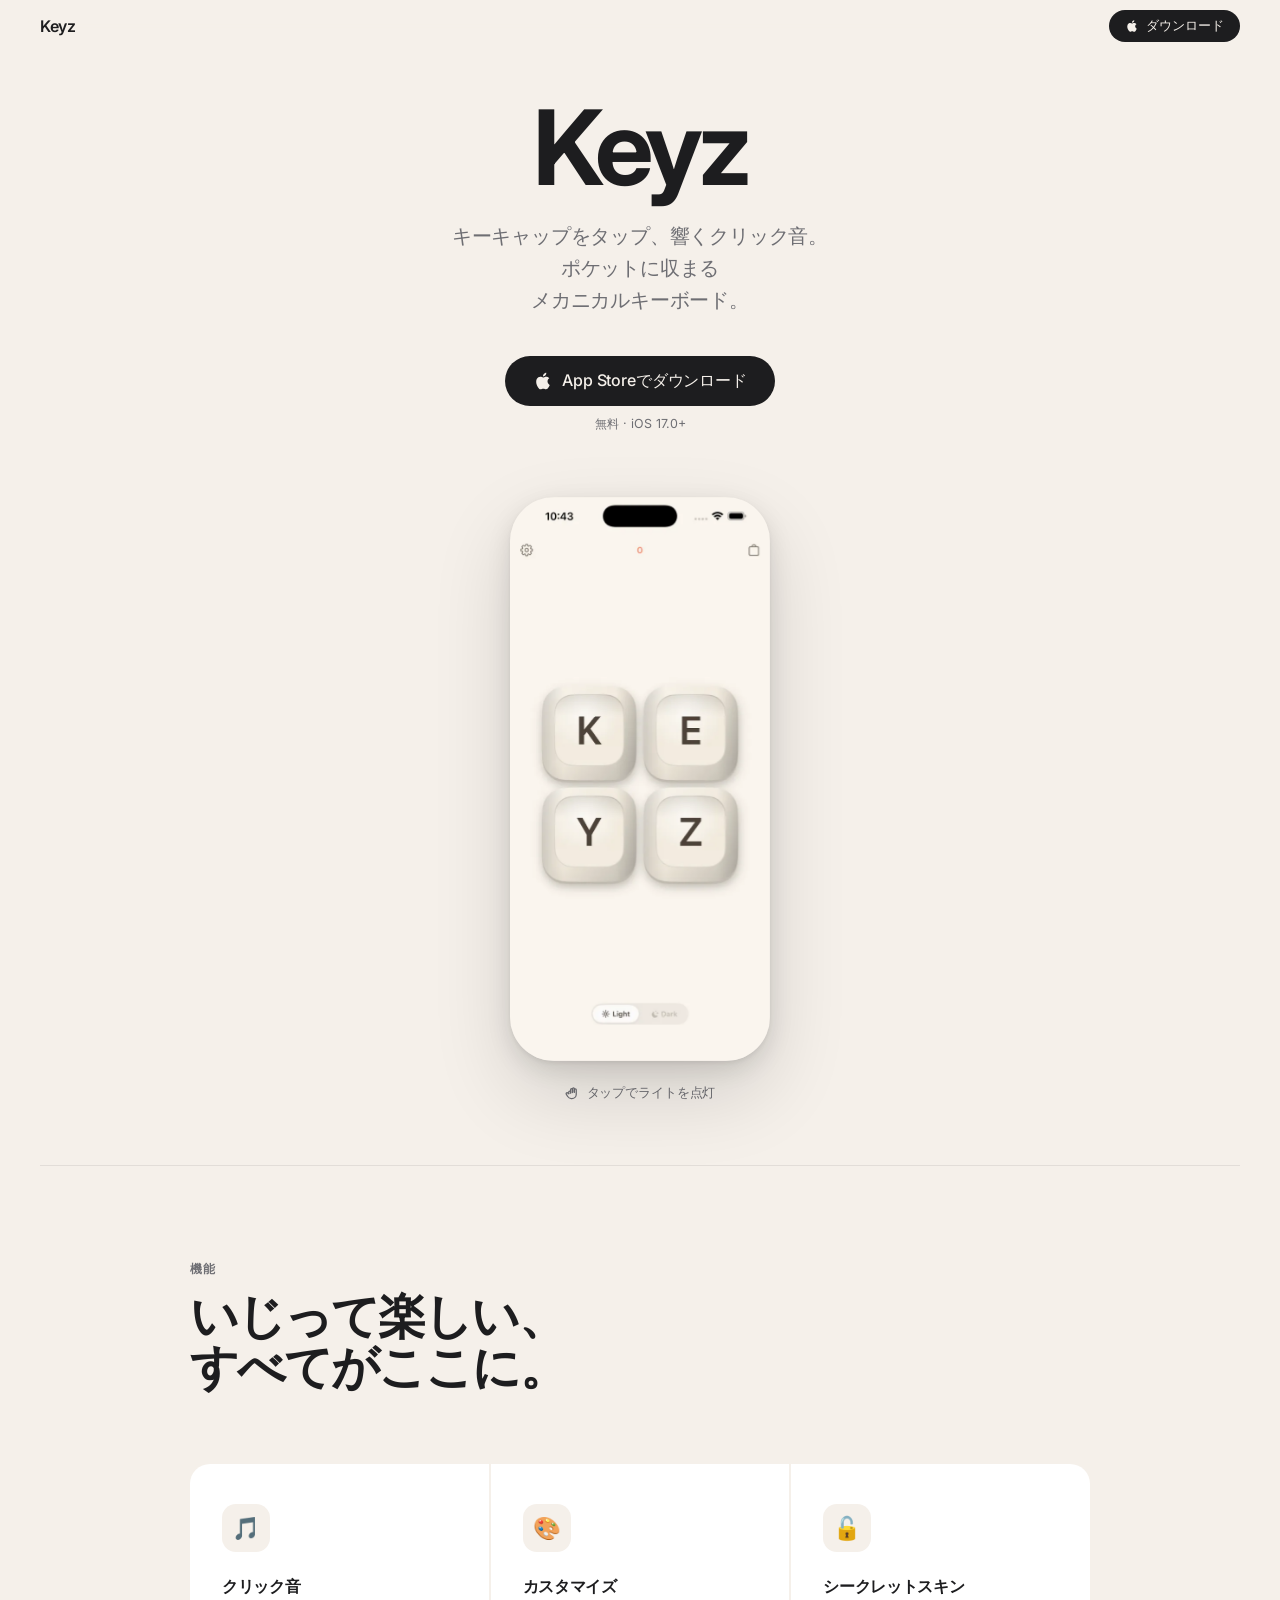
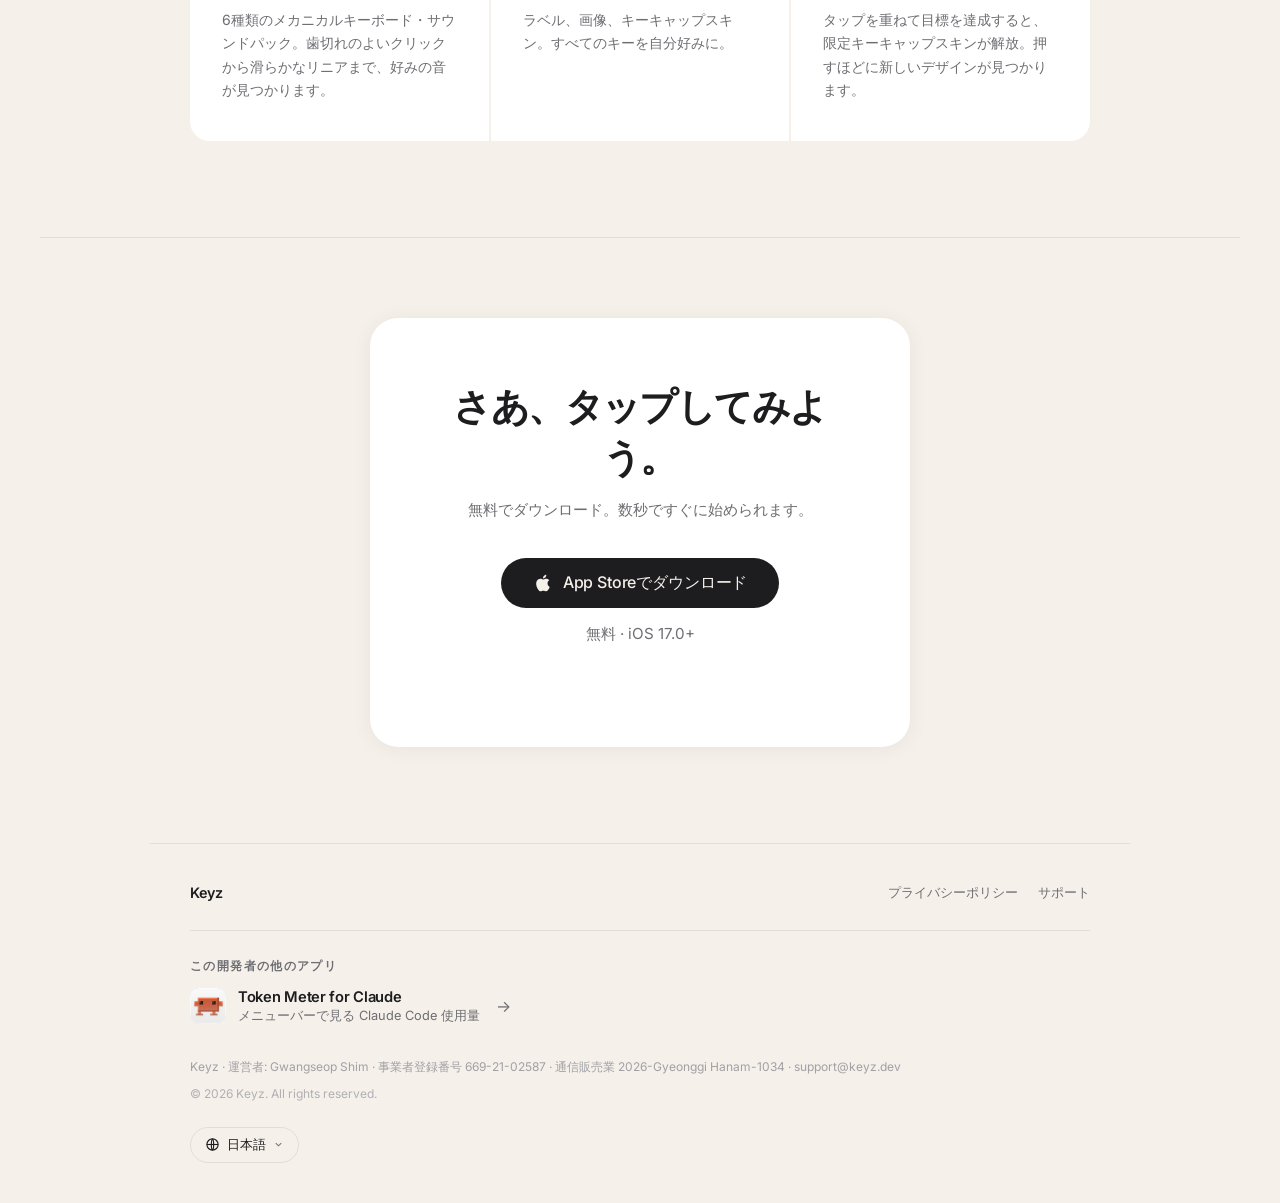
==== ja/index.html @ 440abdfb "Add Token Meter for Claude product pages and footer cross-links - New dark-themed product pages: tok" ====
<!DOCTYPE html>
<html lang="ja">
<head>
  <meta charset="UTF-8" />
  <meta name="viewport" content="width=device-width, initial-scale=1.0" />

  <title>Keyz — iPhone向けキーキャップ・フィジェットアプリ</title>
  <meta name="description" content="Keyzはキーキャップ・フィジェットアプリ。メカニカルキーボードのキーキャップを押してクリック音を楽しみ、自分好みのスキンにカスタマイズ、隠しデザインも集められます。App Storeで無料。" />
  <meta name="keywords" content="キーキャップ フィジェット アプリ, メカニカルキーボード アプリ, フィジェット アプリ, キーボード ASMR, クリッキー キーボード, キーキャップ シミュレーター, iPhone フィジェット, Keyz" />
  <meta name="author" content="Keyz" />
  <meta name="robots" content="index, follow" />
  <meta name="naver-site-verification" content="3b84f688a9909f8acf9b2c51a2c52783e1514ac6" />
  <link rel="canonical" href="https://keyz.dev/ja/" />
  <meta name="theme-color" content="#f5f0ea" />

  <!-- hreflang alternates -->
  <link rel="alternate" hreflang="en" href="https://keyz.dev/" />
  <link rel="alternate" hreflang="ko" href="https://keyz.dev/ko/" />
  <link rel="alternate" hreflang="ja" href="https://keyz.dev/ja/" />
  <link rel="alternate" hreflang="x-default" href="https://keyz.dev/" />

  <!-- Favicons -->
  <link rel="icon" href="/favicon.ico" sizes="any" />
  <link rel="icon" type="image/png" sizes="32x32" href="/favicon-32.png" />
  <link rel="apple-touch-icon" href="/apple-touch-icon.png" />
  <link rel="manifest" href="/site.webmanifest" />

  <!-- Open Graph -->
  <meta property="og:type" content="website" />
  <meta property="og:site_name" content="Keyz" />
  <meta property="og:title" content="Keyz — iPhone向けキーキャップ・フィジェットアプリ" />
  <meta property="og:description" content="メカニカルキーボードのキーキャップを押してクリック音を楽しみ、自分だけのキーキャップにカスタマイズ。App Storeで無料。" />
  <meta property="og:url" content="https://keyz.dev/ja/" />
  <meta property="og:image" content="https://keyz.dev/og-image-ja.png" />
  <meta property="og:image:width" content="1200" />
  <meta property="og:image:height" content="630" />
  <meta property="og:locale" content="ja_JP" />
  <meta property="og:locale:alternate" content="en_US" />
  <meta property="og:locale:alternate" content="ko_KR" />

  <!-- Twitter Card -->
  <meta name="twitter:card" content="summary_large_image" />
  <meta name="twitter:title" content="Keyz — iPhone向けキーキャップ・フィジェットアプリ" />
  <meta name="twitter:description" content="メカニカルキーボードのキーキャップを押してクリック音を楽しみ、自分だけのキーキャップにカスタマイズ。App Storeで無料。" />
  <meta name="twitter:image" content="https://keyz.dev/og-image-ja.png" />

  <!-- Structured data -->
  <script type="application/ld+json">
  {
    "@context": "https://schema.org",
    "@type": "SoftwareApplication",
    "name": "Keyz",
    "operatingSystem": "iOS 17.0+",
    "applicationCategory": "EntertainmentApplication",
    "description": "Keyzはキーキャップ・フィジェットアプリ。メカニカルキーボードのキーキャップを押してクリック音を楽しみ、自分好みのスキンにカスタマイズ、隠しデザインも集められます。",
    "url": "https://keyz.dev/ja/",
    "downloadUrl": "https://apps.apple.com/app/id6770513549",
    "image": "https://keyz.dev/og-image-ja.png",
    "offers": { "@type": "Offer", "price": "0", "priceCurrency": "JPY" },
    "author": { "@type": "Organization", "name": "Keyz", "url": "https://keyz.dev/" }
  }
  </script>

  <link rel="preconnect" href="https://fonts.googleapis.com" />
  <link rel="preconnect" href="https://fonts.gstatic.com" crossorigin />
  <link href="https://fonts.googleapis.com/css2?family=Inter:wght@300;400;500;600;700&display=swap" rel="stylesheet" />
  <link rel="stylesheet" href="/style.css" />
</head>
<body>

<nav id="nav">
  <div class="nav-logo">Keyz</div>
  <a class="nav-dl" href="https://apps.apple.com/app/id6770513549">
    <svg viewBox="0 0 24 24" fill="currentColor"><path d="M18.71 19.5c-.83 1.24-1.71 2.45-3.05 2.47-1.34.03-1.77-.79-3.29-.79-1.53 0-2 .77-3.27.82-1.31.05-2.3-1.32-3.14-2.53C4.25 17 2.94 12.45 4.7 9.39c.87-1.52 2.43-2.48 4.12-2.51 1.28-.02 2.5.87 3.29.87.78 0 2.26-1.07 3.8-.91.65.03 2.47.26 3.64 1.98-.09.06-2.17 1.28-2.15 3.81.03 3.02 2.65 4.03 2.68 4.04-.03.07-.42 1.44-1.38 2.83M13 3.5c.73-.83 1.94-1.46 2.94-1.5.13 1.17-.34 2.35-1.04 3.19-.69.85-1.83 1.51-2.95 1.42-.15-1.15.41-2.35 1.05-3.11z"/></svg>
    ダウンロード
  </a>
</nav>

<section class="hero">
  <h1 class="app-name">Keyz</h1>
  <p class="hero-tagline">キーキャップをタップ、響くクリック音。<br>ポケットに収まる<br>メカニカルキーボード。</p>
  <a class="hero-cta" href="https://apps.apple.com/app/id6770513549">
    <svg viewBox="0 0 24 24" fill="currentColor"><path d="M18.71 19.5c-.83 1.24-1.71 2.45-3.05 2.47-1.34.03-1.77-.79-3.29-.79-1.53 0-2 .77-3.27.82-1.31.05-2.3-1.32-3.14-2.53C4.25 17 2.94 12.45 4.7 9.39c.87-1.52 2.43-2.48 4.12-2.51 1.28-.02 2.5.87 3.29.87.78 0 2.26-1.07 3.8-.91.65.03 2.47.26 3.64 1.98-.09.06-2.17 1.28-2.15 3.81.03 3.02 2.65 4.03 2.68 4.04-.03.07-.42 1.44-1.38 2.83M13 3.5c.73-.83 1.94-1.46 2.94-1.5.13 1.17-.34 2.35-1.04 3.19-.69.85-1.83 1.51-2.95 1.42-.15-1.15.41-2.35 1.05-3.11z"/></svg>
    App Storeでダウンロード
  </a>
  <p class="hero-note">無料 · iOS 17.0+</p>
  <div class="phone-wrap">
    <div class="phone-shell" id="phone" role="button" tabindex="0" aria-label="タップしてLEDモードを切り替え">
      <img class="screen-base" src="/app-screenshot.webp" alt="K E Y Z のキーキャップを表示するKeyzアプリ" />
      <img class="screen-led" src="/app-screenshot-led.webp" alt="LEDモードのKeyzアプリ" />
    </div>
    <div class="tap-hint" id="tapHint">
      <svg viewBox="0 0 24 24" fill="none" stroke="currentColor" stroke-width="2" stroke-linecap="round" stroke-linejoin="round"><path d="M9 11.5V5.5a1.5 1.5 0 0 1 3 0v5"/><path d="M12 10V4.5a1.5 1.5 0 0 1 3 0V10"/><path d="M15 9.5V6a1.5 1.5 0 0 1 3 0v7a7 7 0 0 1-7 7h-1a7 7 0 0 1-6-3.5l-2-3.5a1.5 1.5 0 0 1 2.6-1.5L6 12"/><path d="M9 10.5v-1a1.5 1.5 0 0 0-3 0v3"/></svg>
      タップでライトを点灯
    </div>
  </div>
</section>

<div class="divider"></div>

<section class="features">
  <p class="eyebrow reveal">機能</p>
  <h2 class="section-title reveal">いじって楽しい、<br>すべてがここに。</h2>
  <div class="feat-grid">
    <div class="feat reveal">
      <div class="feat-icon">🎵</div>
      <h3>クリック音</h3>
      <p>6種類のメカニカルキーボード・サウンドパック。歯切れのよいクリックから滑らかなリニアまで、好みの音が見つかります。</p>
    </div>
    <div class="feat reveal">
      <div class="feat-icon">🎨</div>
      <h3>カスタマイズ</h3>
      <p>ラベル、画像、キーキャップスキン。すべてのキーを自分好みに。</p>
    </div>
    <div class="feat reveal">
      <div class="feat-icon">🔓</div>
      <h3>シークレットスキン</h3>
      <p>タップを重ねて目標を達成すると、限定キーキャップスキンが解放。押すほどに新しいデザインが見つかります。</p>
    </div>
  </div>
</section>

<div class="divider"></div>

<section class="download">
  <div class="dl-card reveal">
    <h2>さあ、タップしてみよう。</h2>
    <p>無料でダウンロード。数秒ですぐに始められます。</p>
    <a class="dl-btn" href="https://apps.apple.com/app/id6770513549">
      <svg viewBox="0 0 24 24" fill="currentColor"><path d="M18.71 19.5c-.83 1.24-1.71 2.45-3.05 2.47-1.34.03-1.77-.79-3.29-.79-1.53 0-2 .77-3.27.82-1.31.05-2.3-1.32-3.14-2.53C4.25 17 2.94 12.45 4.7 9.39c.87-1.52 2.43-2.48 4.12-2.51 1.28-.02 2.5.87 3.29.87.78 0 2.26-1.07 3.8-.91.65.03 2.47.26 3.64 1.98-.09.06-2.17 1.28-2.15 3.81.03 3.02 2.65 4.03 2.68 4.04-.03.07-.42 1.44-1.38 2.83M13 3.5c.73-.83 1.94-1.46 2.94-1.5.13 1.17-.34 2.35-1.04 3.19-.69.85-1.83 1.51-2.95 1.42-.15-1.15.41-2.35 1.05-3.11z"/></svg>
      App Storeでダウンロード
    </a>
    <p class="dl-note">無料 · iOS 17.0+</p>
  </div>
</section>

<footer>
  <div class="footer-top">
    <div class="footer-brand">Keyz</div>
    <div class="footer-links">
      <a href="/ja/privacy.html">プライバシーポリシー</a>
      <a href="mailto:support@keyz.dev">サポート</a>
    </div>
  </div>
  <div class="footer-more">
    <span class="footer-more-label">この開発者の他のアプリ</span>
    <a class="footer-more-link" href="/ja/token-meter.html">
      <img class="fm-icon" src="/token-meter-icon.png" alt="" />
      <span class="fm-text"><span class="fm-name">Token Meter for Claude</span><span class="fm-desc">メニューバーで見る Claude Code 使用量</span></span>
      <span class="fm-arrow">→</span>
    </a>
  </div>
  <p class="footer-meta">Keyz · 運営者: Gwangseop Shim · 事業者登録番号 669-21-02587 · 通信販売業 2026-Gyeonggi Hanam-1034 · support@keyz.dev</p>
  <p class="footer-copy">© 2026 Keyz. All rights reserved.</p>
  <div class="footer-lang">
    <div class="lang-select">
      <button class="lang-btn" aria-haspopup="true" aria-expanded="false">
        <svg class="globe" viewBox="0 0 24 24" fill="none" stroke="currentColor" stroke-width="1.8"><circle cx="12" cy="12" r="9"/><path d="M3 12h18"/><path d="M12 3c2.5 2.5 2.5 16 0 18M12 3c-2.5 2.5-2.5 16 0 18"/></svg>
        <span class="lang-current">日本語</span>
        <svg class="chev" viewBox="0 0 24 24" fill="none" stroke="currentColor" stroke-width="2.2"><path d="M6 9l6 6 6-6"/></svg>
      </button>
      <ul class="lang-menu" role="listbox">
        <li><a href="/" hreflang="en" data-lang="en">English</a></li>
        <li><a href="/ko/" hreflang="ko" data-lang="ko">한국어</a></li>
        <li><a href="/ja/" hreflang="ja" data-lang="ja" class="active">日本語</a></li>
      </ul>
    </div>
  </div>
</footer>

<script src="/app.js"></script>
</body>
</html>
---- style.css ----
*, *::before, *::after { box-sizing: border-box; margin: 0; padding: 0; }

:root {
  --bg: #f5f0ea;
  --white: #ffffff;
  --text: #1d1d1f;
  --muted: #6e6e73;
  --border: rgba(0,0,0,0.08);
  --cta-bg: #1d1d1f;
  --cta-text: #f5f0ea;
}

html { scroll-behavior: smooth; }
body {
  font-family: 'Inter', -apple-system, BlinkMacSystemFont, sans-serif;
  background: var(--bg); color: var(--text);
  -webkit-font-smoothing: antialiased; overflow-x: hidden;
}

/* NAV */
#nav {
  position: fixed; top: 0; left: 0; right: 0; z-index: 100;
  display: flex; justify-content: space-between; align-items: center;
  padding: 0 40px; height: 52px;
  background: rgba(245,240,234,0.85);
  backdrop-filter: saturate(180%) blur(20px);
  -webkit-backdrop-filter: saturate(180%) blur(20px);
  border-bottom: 1px solid transparent;
  transition: border-color 0.3s;
}
#nav.scrolled { border-color: var(--border); }
.nav-logo { font-size: 1rem; font-weight: 600; letter-spacing: -0.02em; }
.nav-dl {
  display: inline-flex; align-items: center; gap: 7px;
  padding: 7px 16px;
  background: var(--cta-bg); color: var(--cta-text);
  border-radius: 100px; font-size: 0.82rem; font-weight: 500;
  text-decoration: none; transition: opacity 0.15s;
}
.nav-dl:hover { opacity: 0.8; }
.nav-dl svg { width: 14px; height: 14px; }

/* HERO */
.hero {
  min-height: 100svh;
  display: flex; flex-direction: column;
  align-items: center; justify-content: center;
  text-align: center;
  padding: 100px 24px 60px;
}
.app-name {
  font-size: clamp(3.5rem, 13vw, 6.5rem);
  font-weight: 700; letter-spacing: -0.05em; line-height: 0.92;
  color: var(--text); margin-bottom: 24px;
}
.hero-tagline {
  font-size: clamp(1rem, 3vw, 1.25rem);
  color: var(--muted); font-weight: 400;
  letter-spacing: -0.01em; line-height: 1.6;
  margin-bottom: 40px;
}
.hero-cta {
  display: inline-flex; align-items: center; gap: 9px;
  padding: 14px 28px;
  background: var(--cta-bg); color: var(--cta-text);
  border-radius: 100px; font-size: 1rem; font-weight: 500;
  text-decoration: none; letter-spacing: -0.01em;
  transition: opacity 0.15s, transform 0.2s;
  margin-bottom: 10px;
}
.hero-cta:hover { opacity: 0.82; transform: scale(1.02); }
.hero-cta svg { width: 20px; height: 20px; }
.hero-note { font-size: 0.78rem; color: var(--muted); margin-bottom: 64px; }

.phone-wrap { display: inline-block; }
.phone-shell {
  position: relative;
  width: min(260px, 68vw);
  border-radius: 44px;
  overflow: hidden;
  cursor: pointer;
  box-shadow:
    0 2px 4px rgba(0,0,0,0.06),
    0 8px 24px rgba(0,0,0,0.10),
    0 32px 80px rgba(0,0,0,0.14),
    inset 0 0 0 1px rgba(0,0,0,0.08);
  transition: transform 0.15s ease;
}
.phone-shell:active { transform: scale(0.985); }
.phone-shell img {
  width: 100%; height: auto; display: block;
  -webkit-backface-visibility: hidden; backface-visibility: hidden;
  transform: translateZ(0);
}
.phone-shell .screen-led {
  position: absolute; top: 0; left: 0;
  width: 100%; height: 100%;
  opacity: 0;
  will-change: opacity;
  transition: opacity 0.45s ease-in-out;
}
.phone-shell.led .screen-led { opacity: 1; }
.tap-hint {
  display: inline-flex; align-items: center; gap: 7px;
  margin-top: 24px;
  font-size: 0.8rem; color: var(--muted);
  letter-spacing: -0.01em;
  transition: opacity 0.3s;
}
.tap-hint svg { width: 15px; height: 15px; }
.tap-hint.hide { opacity: 0; }

/* DIVIDER */
.divider { height: 1px; background: var(--border); margin: 0 40px; }

/* FEATURES */
.features { padding: 96px 40px; max-width: 980px; margin: 0 auto; }
.eyebrow {
  font-size: 0.72rem; font-weight: 600;
  letter-spacing: 0.12em; text-transform: uppercase;
  color: var(--muted); margin-bottom: 14px;
}
.section-title {
  font-size: clamp(2rem, 5vw, 3rem);
  font-weight: 700; letter-spacing: -0.04em; line-height: 1.05;
  margin-bottom: 72px; max-width: 480px;
}
.feat-grid { display: grid; grid-template-columns: repeat(3,1fr); gap: 2px; }
.feat {
  background: var(--white); padding: 40px 32px; transition: background 0.2s;
}
.feat:first-child { border-radius: 20px 0 0 20px; }
.feat:last-child  { border-radius: 0 20px 20px 0; }
.feat:hover { background: #fefefe; }
.feat-icon {
  width: 48px; height: 48px; background: var(--bg);
  border-radius: 14px; display: flex; align-items: center;
  justify-content: center; font-size: 1.4rem; margin-bottom: 24px;
}
.feat h3 { font-size: 1rem; font-weight: 600; letter-spacing: -0.02em; margin-bottom: 10px; }
.feat p  { font-size: 0.88rem; color: var(--muted); line-height: 1.65; }

/* DOWNLOAD */
.download { padding: 80px 24px 96px; text-align: center; }
.dl-card {
  max-width: 540px; margin: 0 auto;
  background: var(--white); border-radius: 28px; padding: 64px 48px;
  box-shadow: 0 2px 20px rgba(0,0,0,0.06);
}
.dl-card h2 {
  font-size: clamp(1.8rem, 4vw, 2.4rem);
  font-weight: 700; letter-spacing: -0.04em; margin-bottom: 14px;
}
.dl-card p { font-size: 0.95rem; color: var(--muted); margin-bottom: 36px; line-height: 1.6; }
.dl-btn {
  display: inline-flex; align-items: center; gap: 10px;
  padding: 14px 32px;
  background: var(--cta-bg); color: var(--cta-text);
  border-radius: 100px; font-size: 1rem; font-weight: 500;
  text-decoration: none; letter-spacing: -0.01em;
  transition: opacity 0.15s, transform 0.2s;
}
.dl-btn:hover { opacity: 0.82; transform: scale(1.02); }
.dl-btn svg { width: 20px; height: 20px; }
.dl-note { margin-top: 14px; font-size: 0.78rem; color: var(--muted); }

/* FOOTER */
footer { border-top: 1px solid var(--border); padding: 40px; max-width: 980px; margin: 0 auto; }
.footer-top {
  display: flex; justify-content: space-between; align-items: center;
  flex-wrap: wrap; gap: 16px; margin-bottom: 28px;
}
.footer-brand { font-size: 0.9rem; font-weight: 600; letter-spacing: -0.02em; }
.footer-links { display: flex; gap: 20px; }
.footer-links a { font-size: 0.82rem; color: var(--muted); text-decoration: none; transition: color 0.15s; }
.footer-links a:hover { color: var(--text); }
.footer-meta { font-size: 0.75rem; color: #a0a0a5; line-height: 1.8; }
.footer-copy { font-size: 0.75rem; color: #b0b0b5; margin-top: 8px; }
.footer-lang { margin-top: 26px; }

/* FOOTER — more from this developer (cross-link) */
.footer-more { margin: 28px 0; padding-top: 28px; border-top: 1px solid var(--border); }
.footer-more-label {
  display: block; font-size: 0.72rem; font-weight: 600;
  letter-spacing: 0.12em; text-transform: uppercase; color: var(--muted); margin-bottom: 14px;
}
.footer-more-link {
  display: inline-flex; align-items: center; gap: 12px;
  text-decoration: none; color: var(--text);
}
.fm-icon { width: 36px; height: 36px; border-radius: 9px; flex: none;
  box-shadow: inset 0 0 0 1px rgba(0,0,0,0.06); }
.fm-text { display: flex; flex-direction: column; gap: 2px; }
.fm-name { font-size: 0.92rem; font-weight: 600; letter-spacing: -0.02em; }
.fm-desc { font-size: 0.8rem; color: var(--muted); }
.fm-arrow { color: var(--muted); margin-left: 4px; transition: transform 0.15s; }
.footer-more-link:hover .fm-arrow { transform: translateX(3px); }

/* LANGUAGE DROPDOWN */
.lang-select { position: relative; display: inline-block; }
.lang-btn {
  display: inline-flex; align-items: center; gap: 7px;
  padding: 8px 14px;
  border: 1px solid var(--border); border-radius: 100px;
  background: transparent; color: var(--text);
  font-family: inherit; font-size: 0.82rem; font-weight: 500;
  cursor: pointer; transition: background 0.15s;
}
.lang-btn:hover { background: rgba(0,0,0,0.04); }
.lang-btn .globe { width: 15px; height: 15px; }
.lang-btn .chev { width: 11px; height: 11px; transition: transform 0.2s; opacity: 0.6; }
.lang-select.open .lang-btn .chev { transform: rotate(180deg); }
.lang-menu {
  position: absolute; bottom: calc(100% + 8px); left: 0;
  min-width: 156px; list-style: none; margin: 0; padding: 6px;
  background: var(--white); border: 1px solid var(--border);
  border-radius: 14px; box-shadow: 0 10px 34px rgba(0,0,0,0.14);
  opacity: 0; visibility: hidden; transform: translateY(6px);
  transition: opacity 0.18s ease, transform 0.18s ease, visibility 0.18s;
  z-index: 50;
}
.lang-select.open .lang-menu { opacity: 1; visibility: visible; transform: translateY(0); }
.lang-menu li { list-style: none; }
.lang-menu a {
  display: flex; align-items: center; justify-content: space-between;
  padding: 9px 12px; border-radius: 9px;
  font-size: 0.85rem; color: var(--text); text-decoration: none;
  transition: background 0.12s;
}
.lang-menu a:hover { background: var(--bg); }
.lang-menu a.active { font-weight: 600; }
.lang-menu a.active::after { content: "✓"; font-size: 0.78rem; color: var(--muted); }

/* REVEAL */
.reveal { opacity: 0; transform: translateY(24px); transition: opacity 0.65s ease, transform 0.65s ease; }
.reveal.show { opacity: 1; transform: translateY(0); }

@media (max-width: 720px) {
  #nav { padding: 0 20px; }
  .features { padding: 72px 20px; }
  .feat-grid { grid-template-columns: 1fr; }
  .feat:first-child { border-radius: 20px 20px 0 0; }
  .feat:last-child  { border-radius: 0 0 20px 20px; }
  .dl-card { padding: 48px 28px; }
  footer { padding: 32px 20px; }
  .divider { margin: 0 20px; }
}
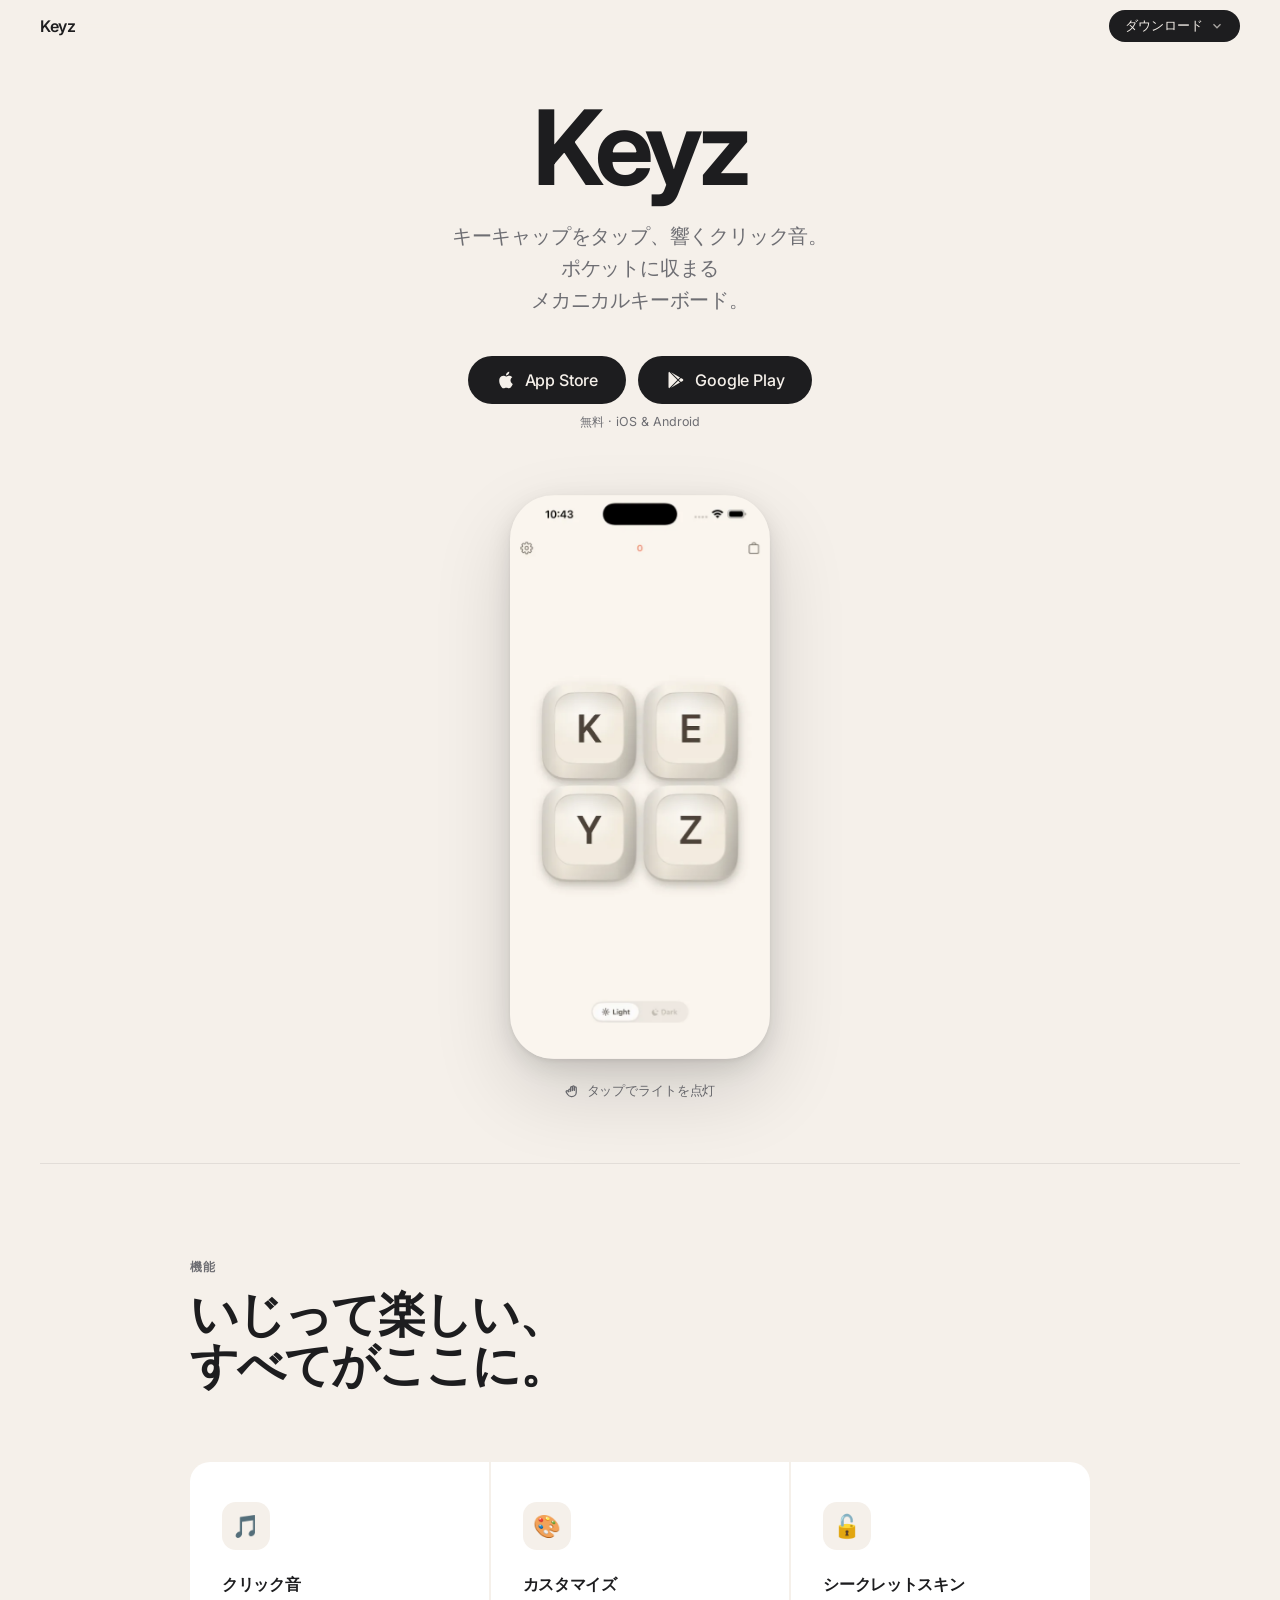
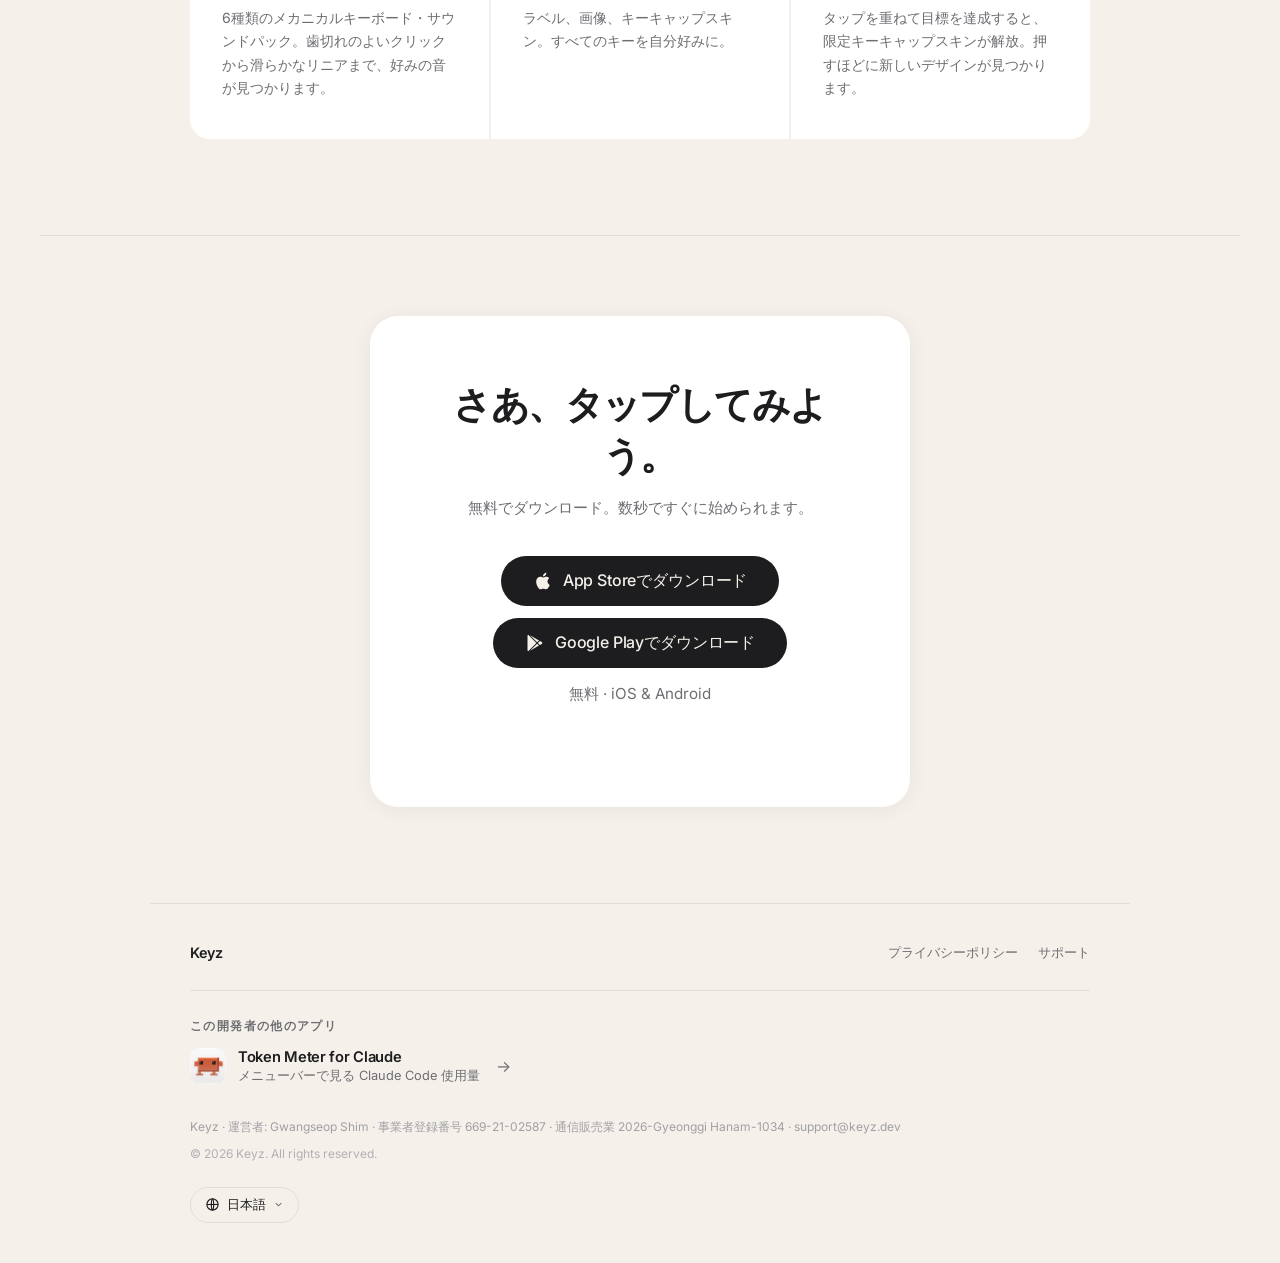
==== commit f5bce7bb: "Add Google Play download button and nav dropdown for Android launch - Nav 'Download' button → dropdo" ====
--- a/ja/index.html
+++ b/ja/index.html
@@ -50,11 +50,11 @@
     "@context": "https://schema.org",
     "@type": "SoftwareApplication",
     "name": "Keyz",
-    "operatingSystem": "iOS 17.0+",
+    "operatingSystem": "iOS 17.0+, Android 12+",
     "applicationCategory": "EntertainmentApplication",
     "description": "Keyzはキーキャップ・フィジェットアプリ。メカニカルキーボードのキーキャップを押してクリック音を楽しみ、自分好みのスキンにカスタマイズ、隠しデザインも集められます。",
     "url": "https://keyz.dev/ja/",
-    "downloadUrl": "https://apps.apple.com/app/id6770513549",
+    "downloadUrl": ["https://apps.apple.com/app/id6770513549", "https://play.google.com/store/apps/details?id=com.simvibe.keyz"],
     "image": "https://keyz.dev/og-image-ja.png",
     "offers": { "@type": "Offer", "price": "0", "priceCurrency": "JPY" },
     "author": { "@type": "Organization", "name": "Keyz", "url": "https://keyz.dev/" }
@@ -64,26 +64,44 @@
   <link rel="preconnect" href="https://fonts.googleapis.com" />
   <link rel="preconnect" href="https://fonts.gstatic.com" crossorigin />
   <link href="https://fonts.googleapis.com/css2?family=Inter:wght@300;400;500;600;700&display=swap" rel="stylesheet" />
-  <link rel="stylesheet" href="/style.css" />
+  <link rel="stylesheet" href="/style.css?v=2" />
 </head>
 <body>
 
 <nav id="nav">
   <div class="nav-logo">Keyz</div>
-  <a class="nav-dl" href="https://apps.apple.com/app/id6770513549">
-    <svg viewBox="0 0 24 24" fill="currentColor"><path d="M18.71 19.5c-.83 1.24-1.71 2.45-3.05 2.47-1.34.03-1.77-.79-3.29-.79-1.53 0-2 .77-3.27.82-1.31.05-2.3-1.32-3.14-2.53C4.25 17 2.94 12.45 4.7 9.39c.87-1.52 2.43-2.48 4.12-2.51 1.28-.02 2.5.87 3.29.87.78 0 2.26-1.07 3.8-.91.65.03 2.47.26 3.64 1.98-.09.06-2.17 1.28-2.15 3.81.03 3.02 2.65 4.03 2.68 4.04-.03.07-.42 1.44-1.38 2.83M13 3.5c.73-.83 1.94-1.46 2.94-1.5.13 1.17-.34 2.35-1.04 3.19-.69.85-1.83 1.51-2.95 1.42-.15-1.15.41-2.35 1.05-3.11z"/></svg>
-    ダウンロード
-  </a>
+  <div class="nav-dl-wrap">
+    <button class="nav-dl" aria-haspopup="true" aria-expanded="false">
+      ダウンロード
+      <svg class="nav-dl-chev" viewBox="0 0 24 24" fill="none" stroke="currentColor" stroke-width="2.2"><path d="M6 9l6 6 6-6"/></svg>
+    </button>
+    <div class="nav-dl-menu">
+      <a href="https://apps.apple.com/app/id6770513549">
+        <svg viewBox="0 0 24 24" fill="currentColor"><path d="M18.71 19.5c-.83 1.24-1.71 2.45-3.05 2.47-1.34.03-1.77-.79-3.29-.79-1.53 0-2 .77-3.27.82-1.31.05-2.3-1.32-3.14-2.53C4.25 17 2.94 12.45 4.7 9.39c.87-1.52 2.43-2.48 4.12-2.51 1.28-.02 2.5.87 3.29.87.78 0 2.26-1.07 3.8-.91.65.03 2.47.26 3.64 1.98-.09.06-2.17 1.28-2.15 3.81.03 3.02 2.65 4.03 2.68 4.04-.03.07-.42 1.44-1.38 2.83M13 3.5c.73-.83 1.94-1.46 2.94-1.5.13 1.17-.34 2.35-1.04 3.19-.69.85-1.83 1.51-2.95 1.42-.15-1.15.41-2.35 1.05-3.11z"/></svg>
+        App Store
+      </a>
+      <a href="https://play.google.com/store/apps/details?id=com.simvibe.keyz">
+        <svg viewBox="0 0 24 24" fill="currentColor"><path d="M3,20.5V3.5C3,2.91 3.34,2.39 3.84,2.15L13.69,12L3.84,21.85C3.34,21.6 3,21.09 3,20.5M16.81,15.12L6.05,21.34L14.54,12.85L16.81,15.12M20.16,10.81C20.5,11.08 20.75,11.5 20.75,12C20.75,12.5 20.53,12.9 20.18,13.18L17.89,14.5L15.39,12L17.89,9.5L20.16,10.81M6.05,2.66L16.81,8.88L14.54,11.15L6.05,2.66Z"/></svg>
+        Google Play
+      </a>
+    </div>
+  </div>
 </nav>
 
 <section class="hero">
   <h1 class="app-name">Keyz</h1>
   <p class="hero-tagline">キーキャップをタップ、響くクリック音。<br>ポケットに収まる<br>メカニカルキーボード。</p>
-  <a class="hero-cta" href="https://apps.apple.com/app/id6770513549">
-    <svg viewBox="0 0 24 24" fill="currentColor"><path d="M18.71 19.5c-.83 1.24-1.71 2.45-3.05 2.47-1.34.03-1.77-.79-3.29-.79-1.53 0-2 .77-3.27.82-1.31.05-2.3-1.32-3.14-2.53C4.25 17 2.94 12.45 4.7 9.39c.87-1.52 2.43-2.48 4.12-2.51 1.28-.02 2.5.87 3.29.87.78 0 2.26-1.07 3.8-.91.65.03 2.47.26 3.64 1.98-.09.06-2.17 1.28-2.15 3.81.03 3.02 2.65 4.03 2.68 4.04-.03.07-.42 1.44-1.38 2.83M13 3.5c.73-.83 1.94-1.46 2.94-1.5.13 1.17-.34 2.35-1.04 3.19-.69.85-1.83 1.51-2.95 1.42-.15-1.15.41-2.35 1.05-3.11z"/></svg>
-    App Storeでダウンロード
-  </a>
-  <p class="hero-note">無料 · iOS 17.0+</p>
+  <div class="store-btns">
+    <a class="hero-cta" href="https://apps.apple.com/app/id6770513549">
+      <svg viewBox="0 0 24 24" fill="currentColor"><path d="M18.71 19.5c-.83 1.24-1.71 2.45-3.05 2.47-1.34.03-1.77-.79-3.29-.79-1.53 0-2 .77-3.27.82-1.31.05-2.3-1.32-3.14-2.53C4.25 17 2.94 12.45 4.7 9.39c.87-1.52 2.43-2.48 4.12-2.51 1.28-.02 2.5.87 3.29.87.78 0 2.26-1.07 3.8-.91.65.03 2.47.26 3.64 1.98-.09.06-2.17 1.28-2.15 3.81.03 3.02 2.65 4.03 2.68 4.04-.03.07-.42 1.44-1.38 2.83M13 3.5c.73-.83 1.94-1.46 2.94-1.5.13 1.17-.34 2.35-1.04 3.19-.69.85-1.83 1.51-2.95 1.42-.15-1.15.41-2.35 1.05-3.11z"/></svg>
+      App Store
+    </a>
+    <a class="hero-cta" href="https://play.google.com/store/apps/details?id=com.simvibe.keyz">
+      <svg viewBox="0 0 24 24" fill="currentColor"><path d="M3,20.5V3.5C3,2.91 3.34,2.39 3.84,2.15L13.69,12L3.84,21.85C3.34,21.6 3,21.09 3,20.5M16.81,15.12L6.05,21.34L14.54,12.85L16.81,15.12M20.16,10.81C20.5,11.08 20.75,11.5 20.75,12C20.75,12.5 20.53,12.9 20.18,13.18L17.89,14.5L15.39,12L17.89,9.5L20.16,10.81M6.05,2.66L16.81,8.88L14.54,11.15L6.05,2.66Z"/></svg>
+      Google Play
+    </a>
+  </div>
+  <p class="hero-note">無料 · iOS &amp; Android</p>
   <div class="phone-wrap">
     <div class="phone-shell" id="phone" role="button" tabindex="0" aria-label="タップしてLEDモードを切り替え">
       <img class="screen-base" src="/app-screenshot.webp" alt="K E Y Z のキーキャップを表示するKeyzアプリ" />
@@ -126,11 +144,17 @@
   <div class="dl-card reveal">
     <h2>さあ、タップしてみよう。</h2>
     <p>無料でダウンロード。数秒ですぐに始められます。</p>
-    <a class="dl-btn" href="https://apps.apple.com/app/id6770513549">
-      <svg viewBox="0 0 24 24" fill="currentColor"><path d="M18.71 19.5c-.83 1.24-1.71 2.45-3.05 2.47-1.34.03-1.77-.79-3.29-.79-1.53 0-2 .77-3.27.82-1.31.05-2.3-1.32-3.14-2.53C4.25 17 2.94 12.45 4.7 9.39c.87-1.52 2.43-2.48 4.12-2.51 1.28-.02 2.5.87 3.29.87.78 0 2.26-1.07 3.8-.91.65.03 2.47.26 3.64 1.98-.09.06-2.17 1.28-2.15 3.81.03 3.02 2.65 4.03 2.68 4.04-.03.07-.42 1.44-1.38 2.83M13 3.5c.73-.83 1.94-1.46 2.94-1.5.13 1.17-.34 2.35-1.04 3.19-.69.85-1.83 1.51-2.95 1.42-.15-1.15.41-2.35 1.05-3.11z"/></svg>
-      App Storeでダウンロード
-    </a>
-    <p class="dl-note">無料 · iOS 17.0+</p>
+    <div class="store-btns">
+      <a class="dl-btn" href="https://apps.apple.com/app/id6770513549">
+        <svg viewBox="0 0 24 24" fill="currentColor"><path d="M18.71 19.5c-.83 1.24-1.71 2.45-3.05 2.47-1.34.03-1.77-.79-3.29-.79-1.53 0-2 .77-3.27.82-1.31.05-2.3-1.32-3.14-2.53C4.25 17 2.94 12.45 4.7 9.39c.87-1.52 2.43-2.48 4.12-2.51 1.28-.02 2.5.87 3.29.87.78 0 2.26-1.07 3.8-.91.65.03 2.47.26 3.64 1.98-.09.06-2.17 1.28-2.15 3.81.03 3.02 2.65 4.03 2.68 4.04-.03.07-.42 1.44-1.38 2.83M13 3.5c.73-.83 1.94-1.46 2.94-1.5.13 1.17-.34 2.35-1.04 3.19-.69.85-1.83 1.51-2.95 1.42-.15-1.15.41-2.35 1.05-3.11z"/></svg>
+        App Storeでダウンロード
+      </a>
+      <a class="dl-btn" href="https://play.google.com/store/apps/details?id=com.simvibe.keyz">
+        <svg viewBox="0 0 24 24" fill="currentColor"><path d="M3,20.5V3.5C3,2.91 3.34,2.39 3.84,2.15L13.69,12L3.84,21.85C3.34,21.6 3,21.09 3,20.5M16.81,15.12L6.05,21.34L14.54,12.85L16.81,15.12M20.16,10.81C20.5,11.08 20.75,11.5 20.75,12C20.75,12.5 20.53,12.9 20.18,13.18L17.89,14.5L15.39,12L17.89,9.5L20.16,10.81M6.05,2.66L16.81,8.88L14.54,11.15L6.05,2.66Z"/></svg>
+        Google Playでダウンロード
+      </a>
+    </div>
+    <p class="dl-note">無料 · iOS &amp; Android</p>
   </div>
 </section>
 
@@ -168,6 +192,6 @@
   </div>
 </footer>
 
-<script src="/app.js"></script>
+<script src="/app.js?v=2"></script>
 </body>
 </html>
--- a/style.css
+++ b/style.css
@@ -30,15 +30,43 @@
 }
 #nav.scrolled { border-color: var(--border); }
 .nav-logo { font-size: 1rem; font-weight: 600; letter-spacing: -0.02em; }
+.nav-dl-wrap { position: relative; }
 .nav-dl {
   display: inline-flex; align-items: center; gap: 7px;
   padding: 7px 16px;
   background: var(--cta-bg); color: var(--cta-text);
   border-radius: 100px; font-size: 0.82rem; font-weight: 500;
   text-decoration: none; transition: opacity 0.15s;
+  cursor: pointer; border: none; font-family: inherit;
 }
 .nav-dl:hover { opacity: 0.8; }
 .nav-dl svg { width: 14px; height: 14px; }
+.nav-dl-chev { opacity: 0.65; transition: transform 0.2s; }
+.nav-dl-wrap.open .nav-dl-chev { transform: rotate(180deg); }
+.nav-dl-menu {
+  position: absolute; top: calc(100% + 8px); right: 0;
+  min-width: 210px;
+  background: #fff; border-radius: 14px;
+  box-shadow: 0 8px 32px rgba(0,0,0,0.13);
+  border: 1px solid rgba(0,0,0,0.06);
+  padding: 6px;
+  opacity: 0; visibility: hidden; transform: translateY(6px);
+  transition: opacity 0.18s ease, transform 0.18s ease, visibility 0s linear 0.18s;
+  z-index: 200;
+}
+.nav-dl-wrap.open .nav-dl-menu {
+  opacity: 1; visibility: visible; transform: translateY(0);
+  transition: opacity 0.18s ease, transform 0.18s ease;
+}
+.nav-dl-menu a {
+  display: flex; align-items: center; gap: 10px;
+  padding: 10px 14px; border-radius: 9px;
+  text-decoration: none; color: var(--text);
+  font-size: 0.875rem; font-weight: 500; letter-spacing: -0.01em;
+  transition: background 0.12s;
+}
+.nav-dl-menu a:hover { background: var(--bg); }
+.nav-dl-menu a svg { width: 16px; height: 16px; flex: none; }
 
 /* HERO */
 .hero {
@@ -59,6 +87,10 @@
   letter-spacing: -0.01em; line-height: 1.6;
   margin-bottom: 40px;
 }
+.store-btns {
+  display: flex; gap: 12px; justify-content: center; flex-wrap: wrap;
+  margin-bottom: 10px;
+}
 .hero-cta {
   display: inline-flex; align-items: center; gap: 9px;
   padding: 14px 28px;
@@ -66,7 +98,6 @@
   border-radius: 100px; font-size: 1rem; font-weight: 500;
   text-decoration: none; letter-spacing: -0.01em;
   transition: opacity 0.15s, transform 0.2s;
-  margin-bottom: 10px;
 }
 .hero-cta:hover { opacity: 0.82; transform: scale(1.02); }
 .hero-cta svg { width: 20px; height: 20px; }
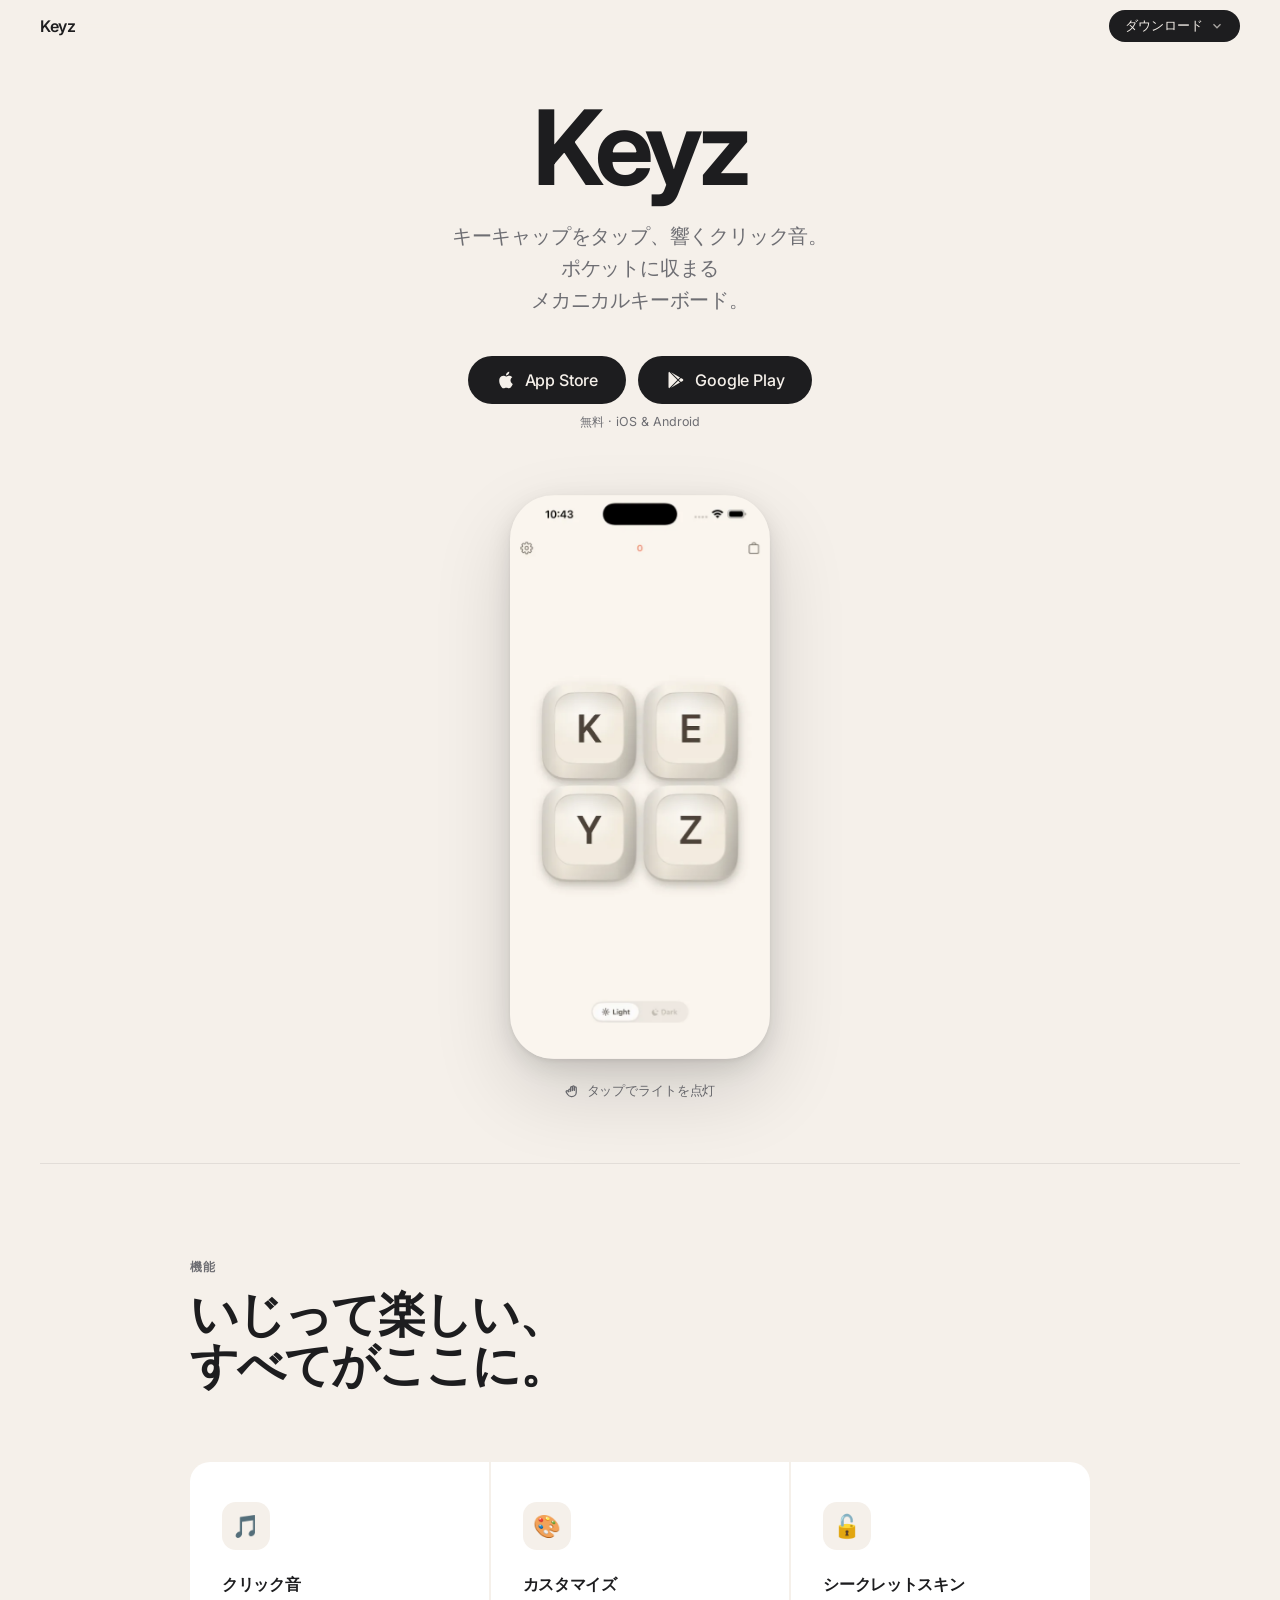
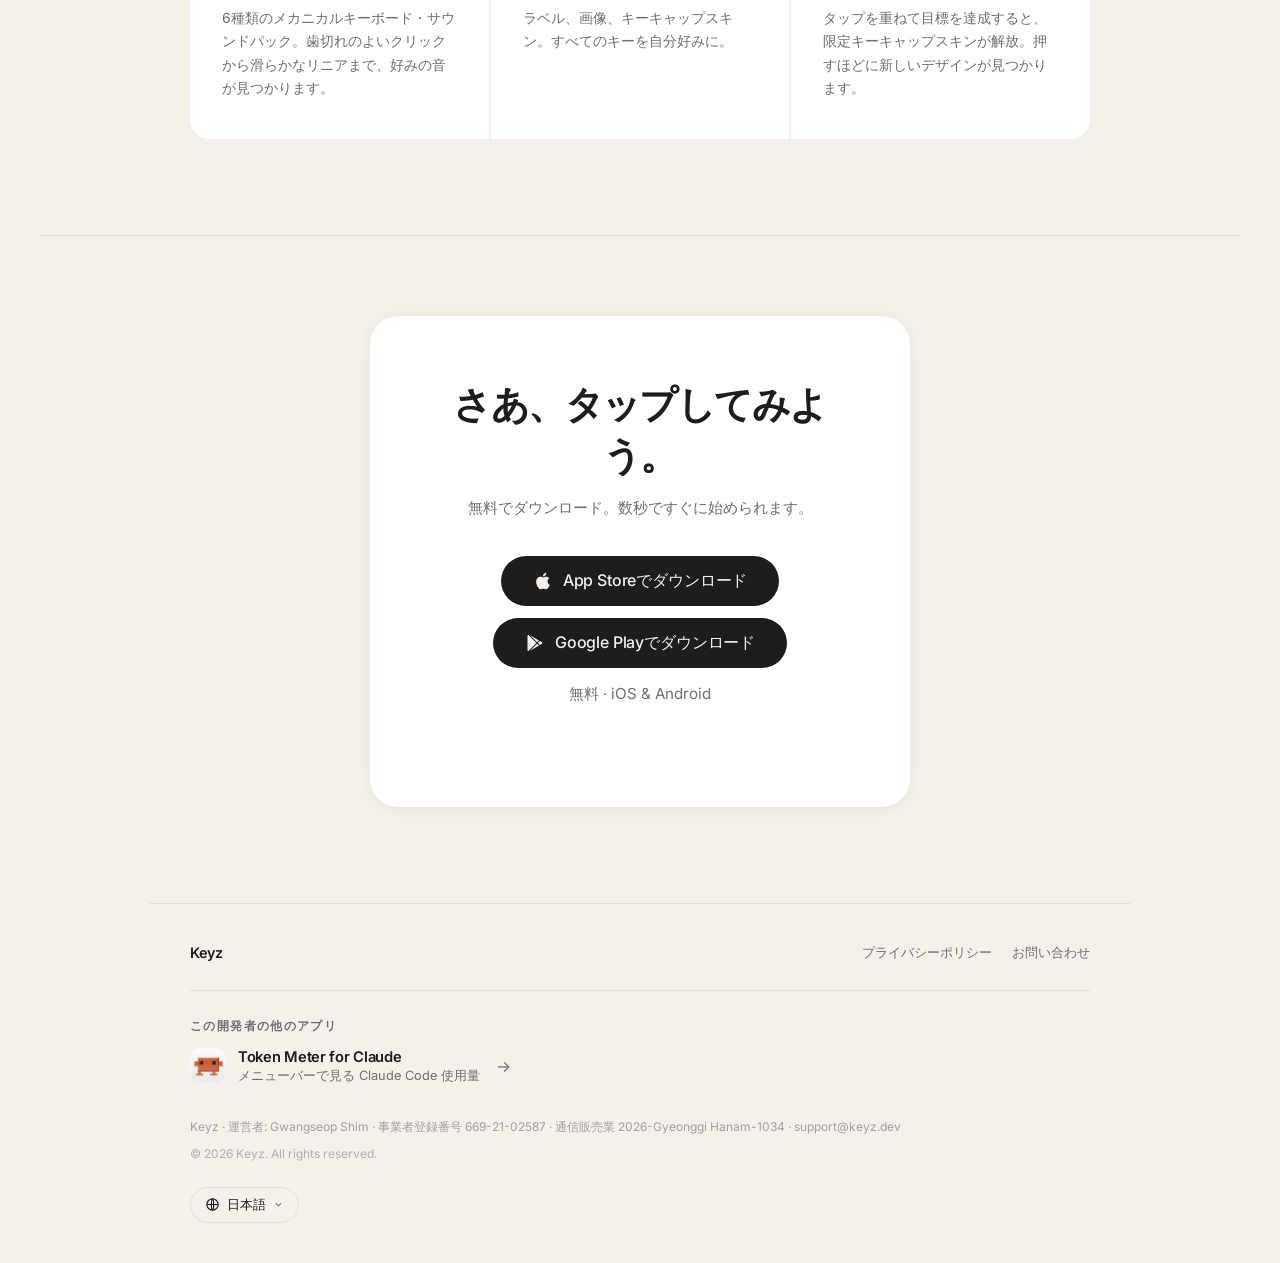
==== commit 011ef43e: "Add Contact page (EN/KO/JA) at /contact/ New trilingual contact page matching the site's design syst" ====
--- a/ja/index.html
+++ b/ja/index.html
@@ -163,7 +163,7 @@
     <div class="footer-brand">Keyz</div>
     <div class="footer-links">
       <a href="/ja/privacy.html">プライバシーポリシー</a>
-      <a href="mailto:support@keyz.dev">サポート</a>
+      <a href="/ja/contact/">お問い合わせ</a>
     </div>
   </div>
   <div class="footer-more">
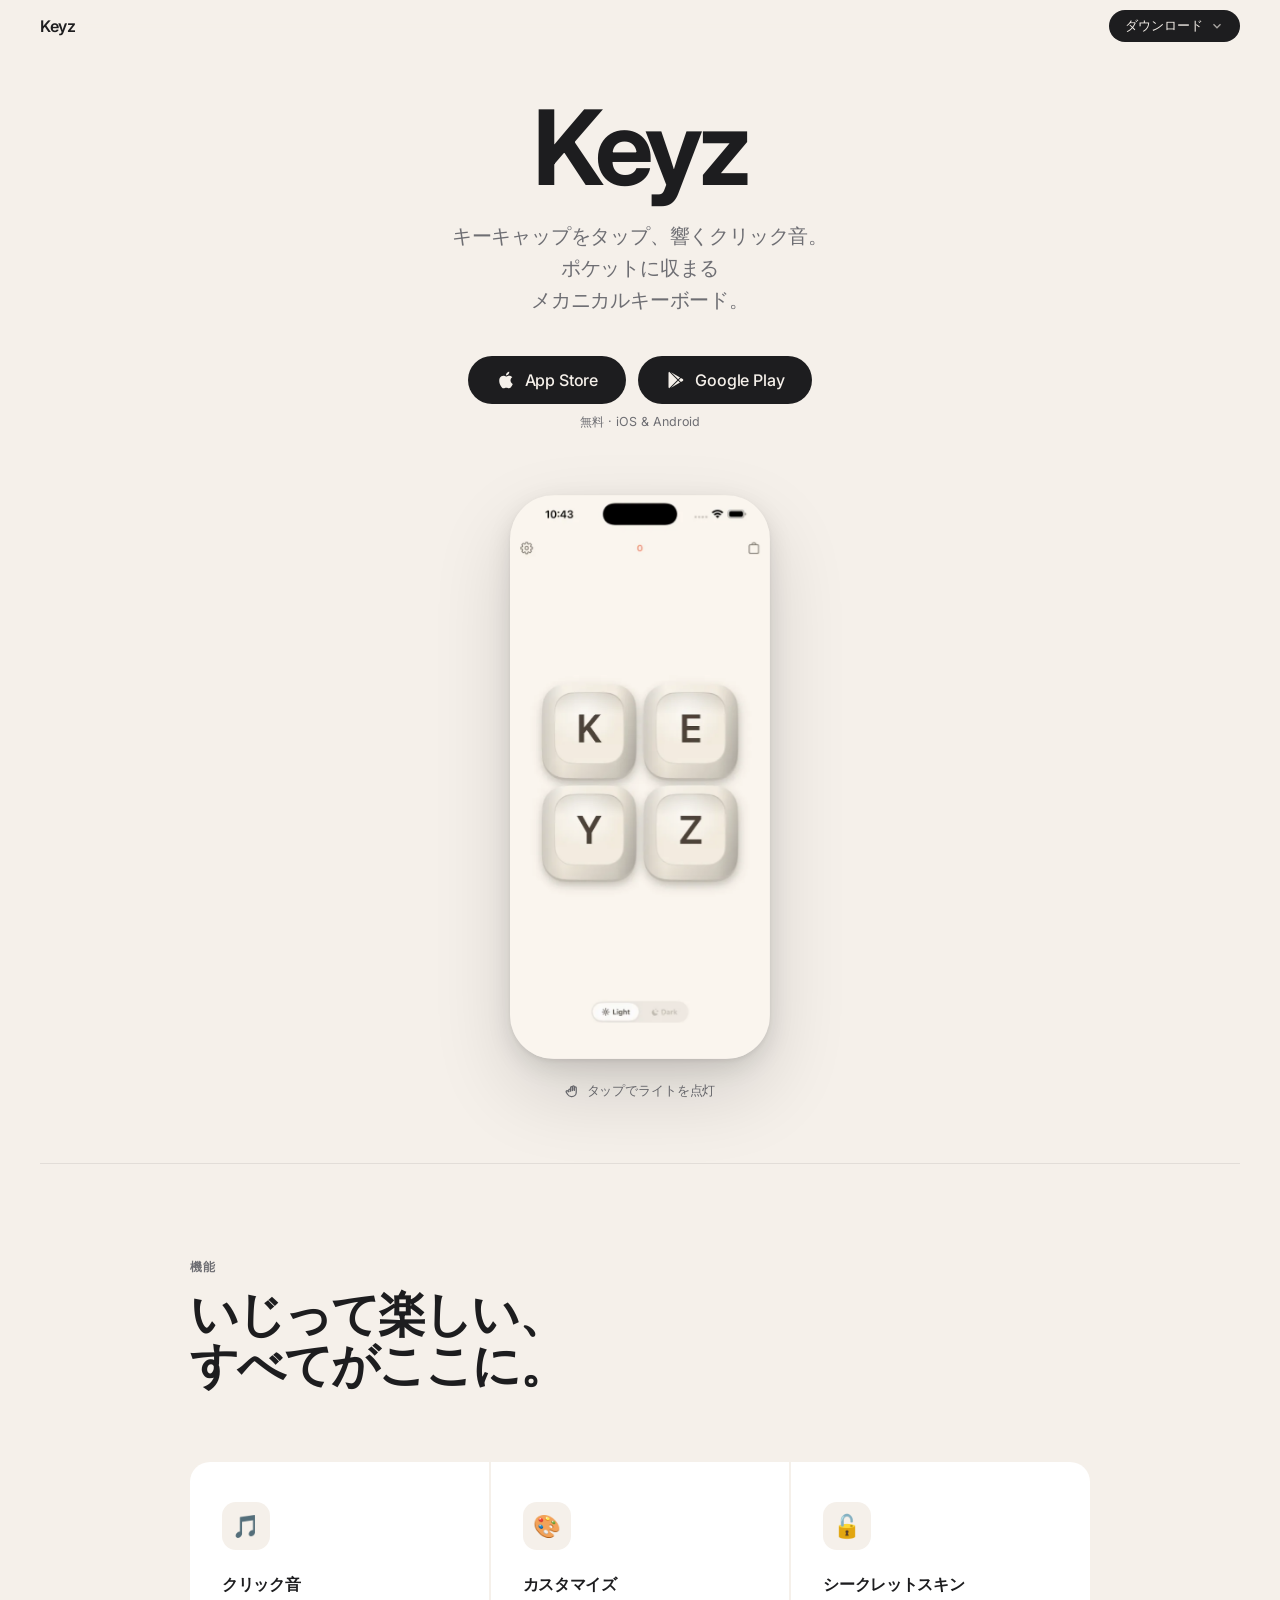
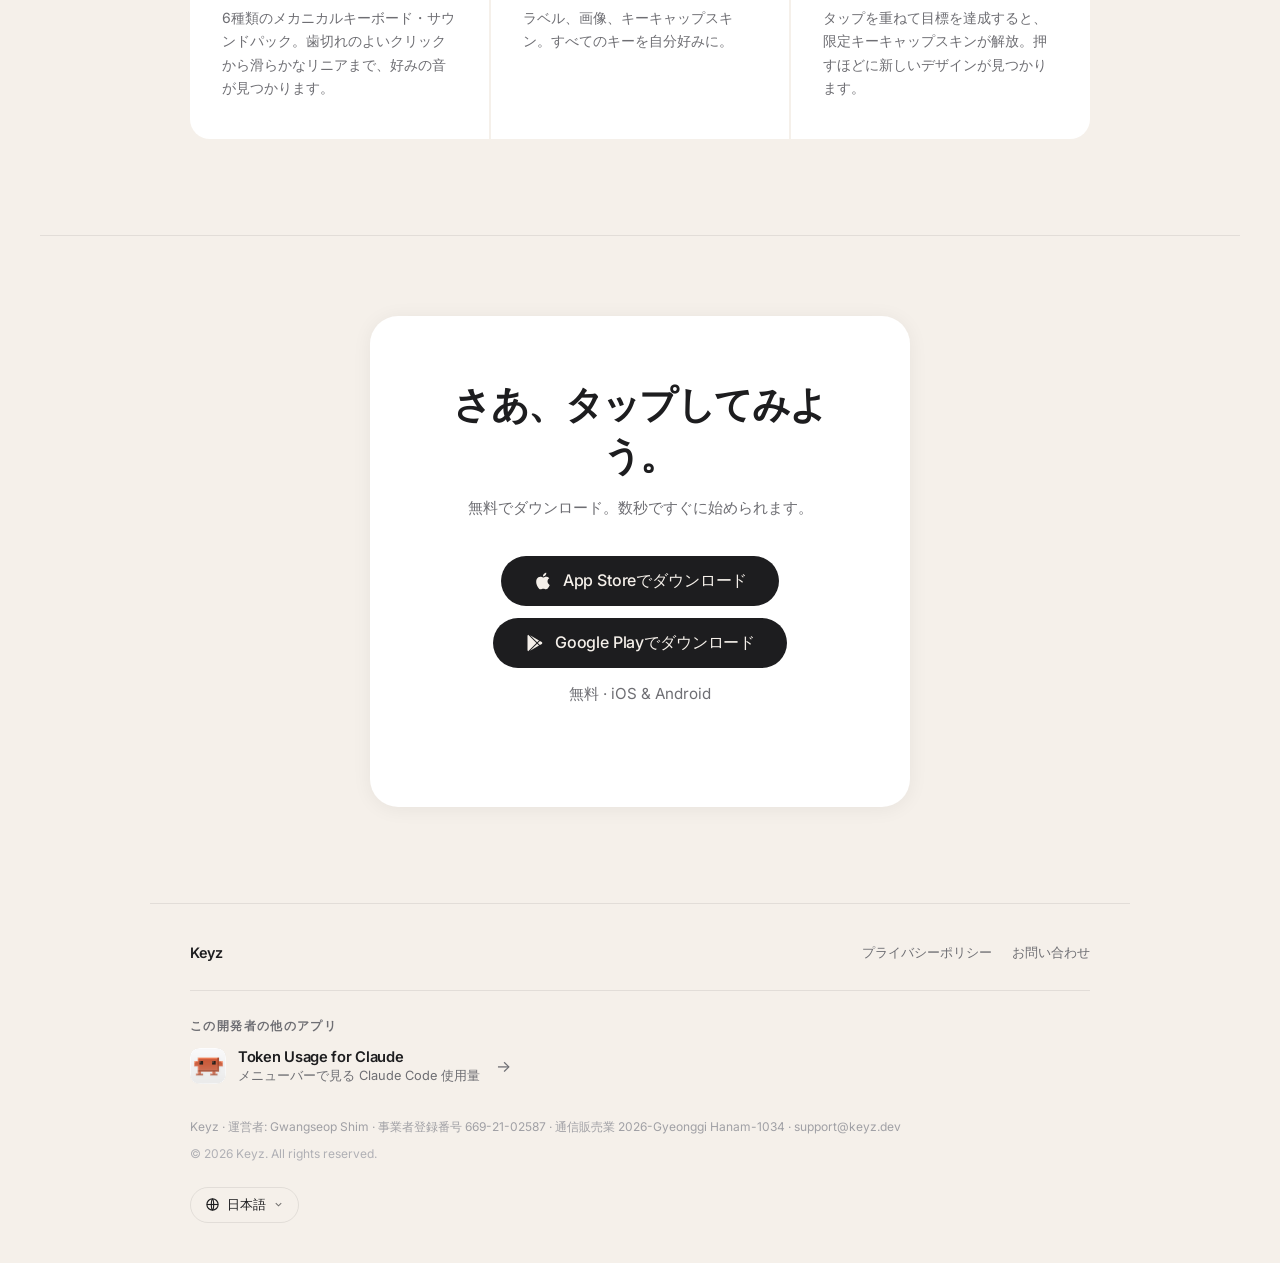
==== commit 00edefec: "Rename app "Token Meter for Claude" to "Token Usage for Claude" Display-name-only change across the " ====
--- a/ja/index.html
+++ b/ja/index.html
@@ -170,7 +170,7 @@
     <span class="footer-more-label">この開発者の他のアプリ</span>
     <a class="footer-more-link" href="/ja/token-meter.html">
       <img class="fm-icon" src="/token-meter-icon.png" alt="" />
-      <span class="fm-text"><span class="fm-name">Token Meter for Claude</span><span class="fm-desc">メニューバーで見る Claude Code 使用量</span></span>
+      <span class="fm-text"><span class="fm-name">Token Usage for Claude</span><span class="fm-desc">メニューバーで見る Claude Code 使用量</span></span>
       <span class="fm-arrow">→</span>
     </a>
   </div>
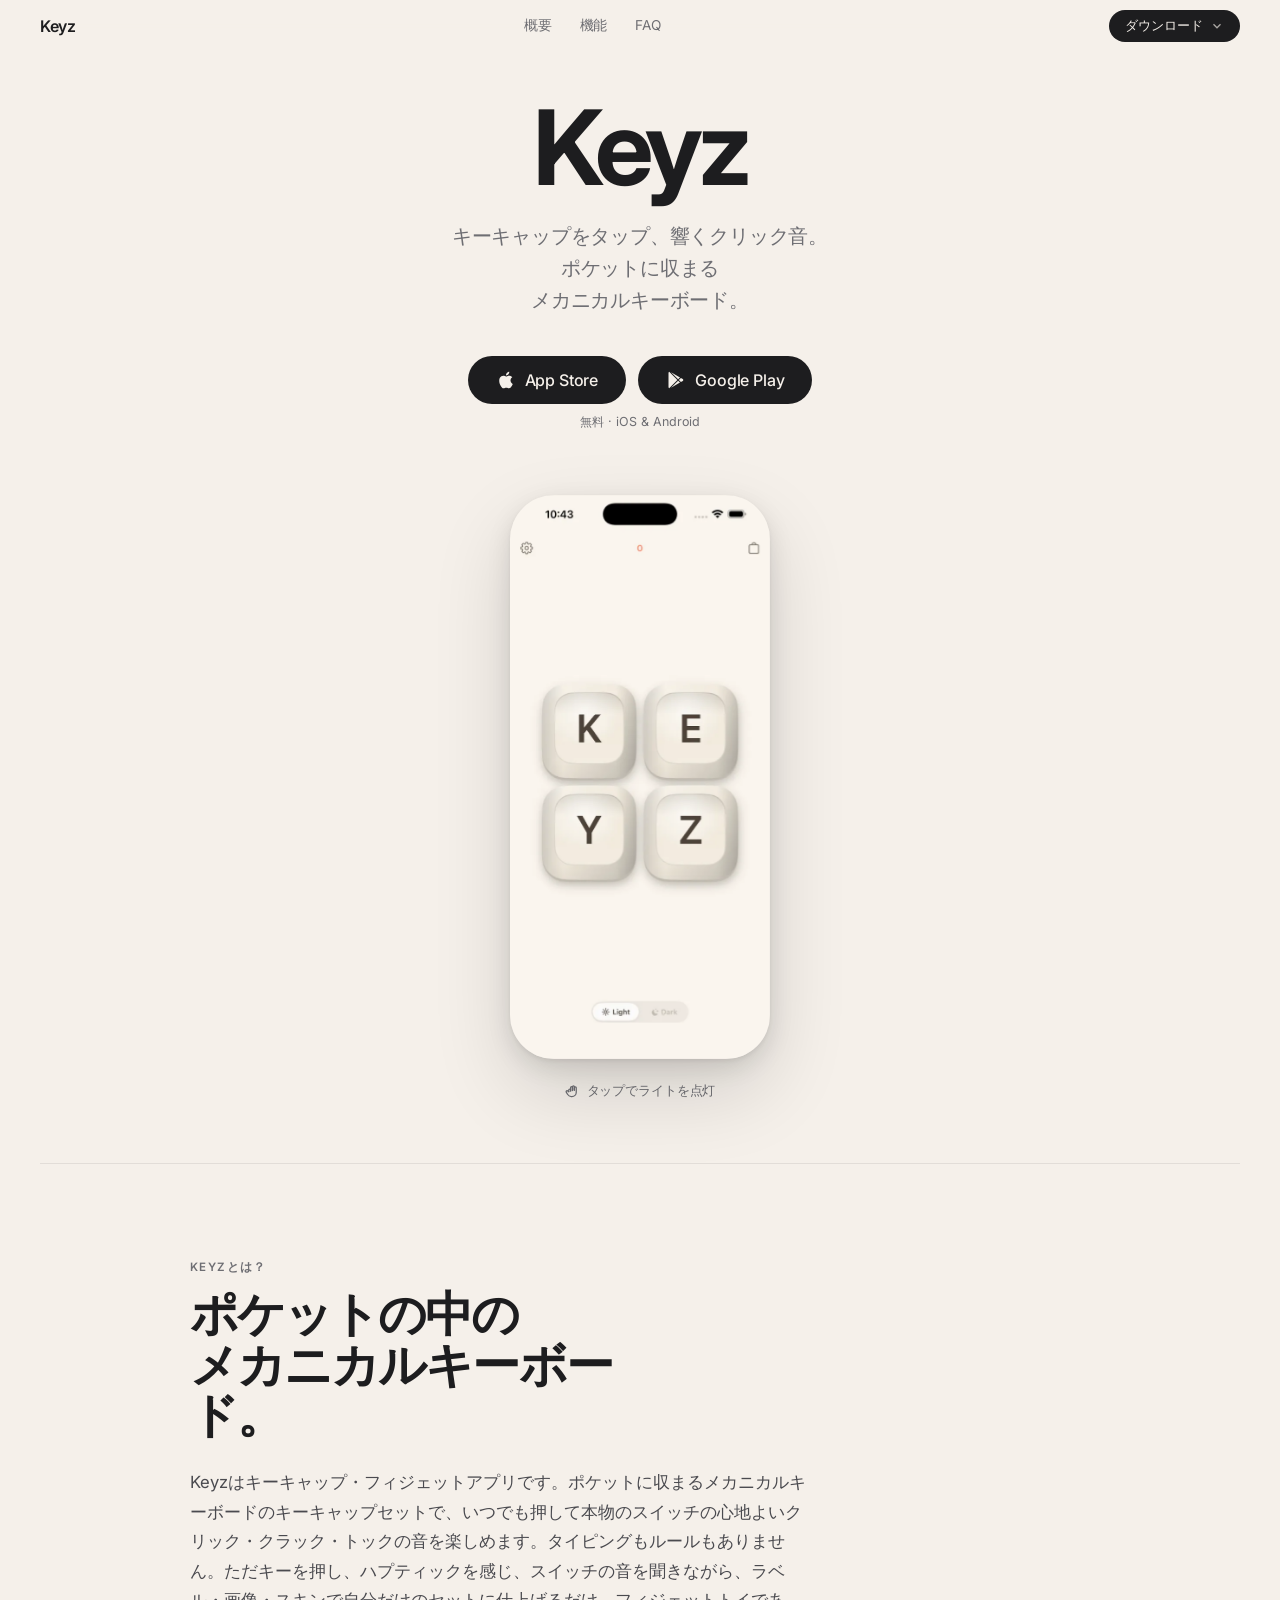
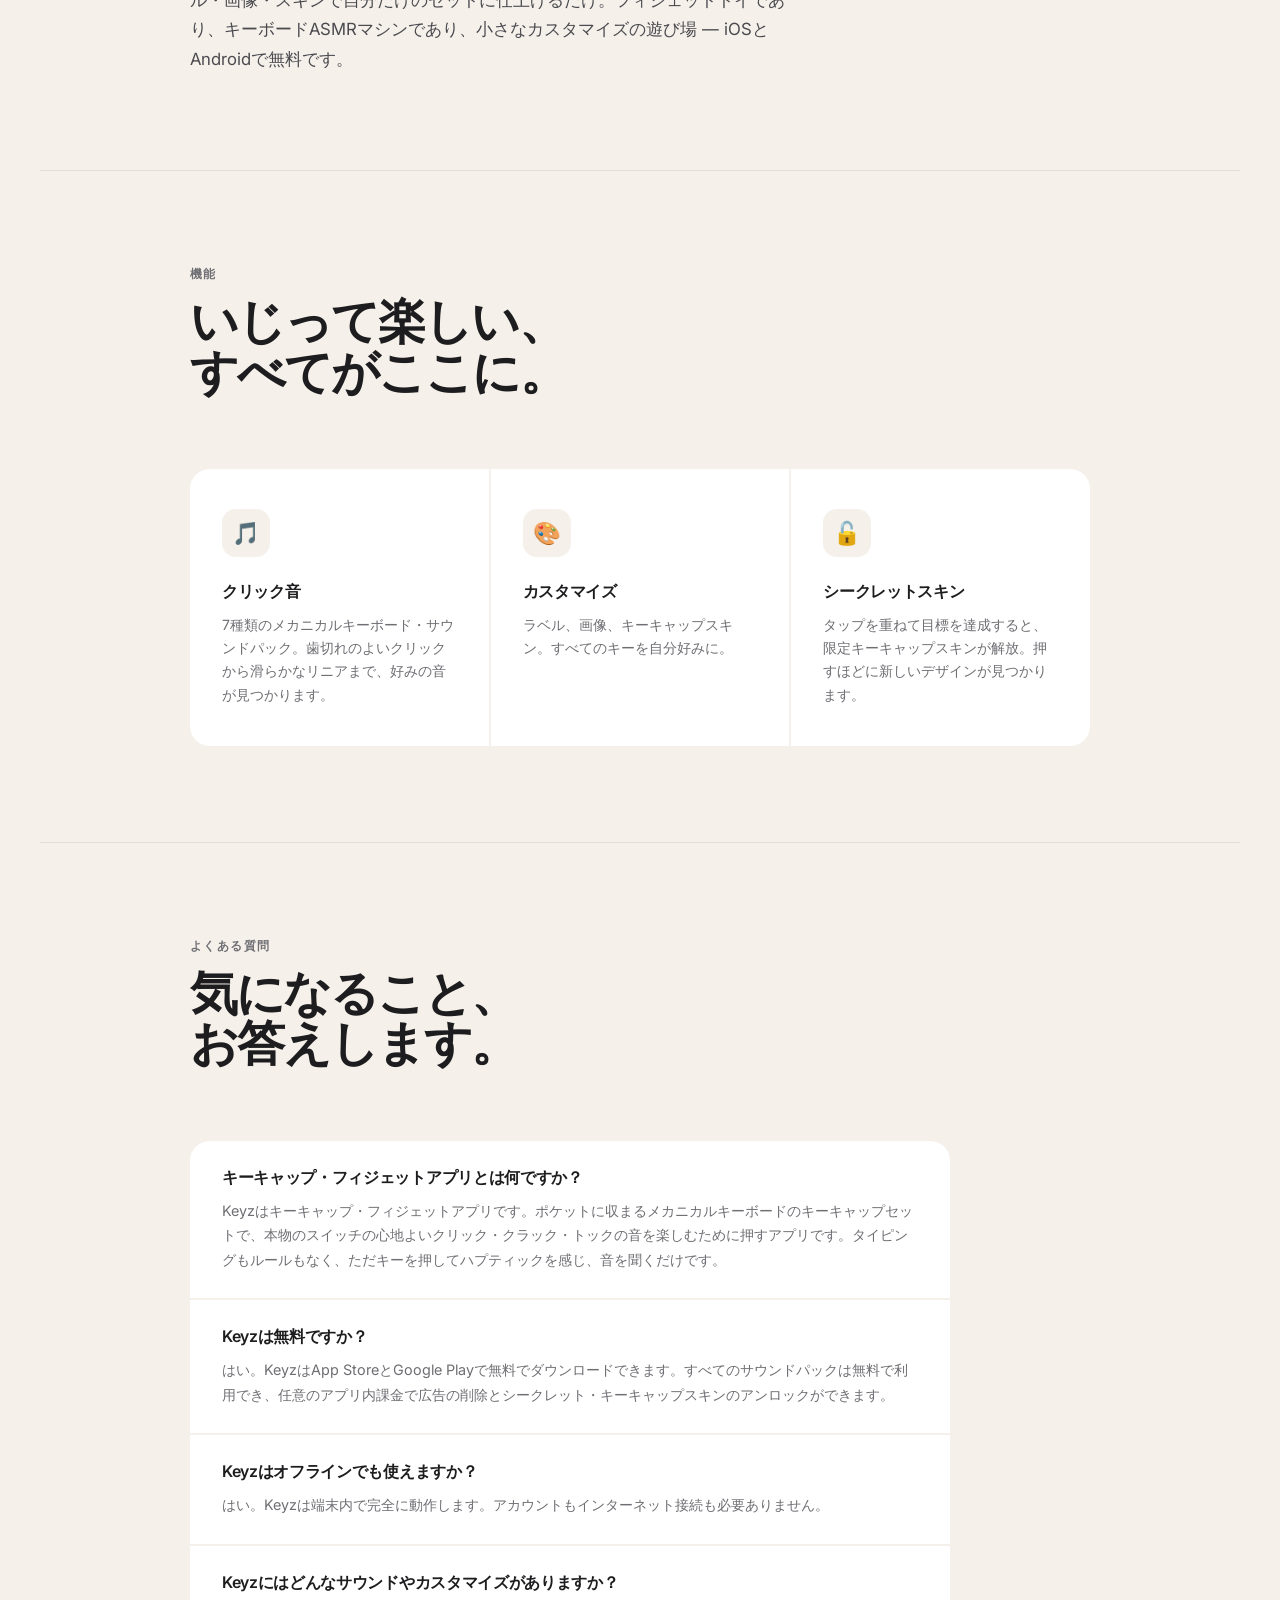
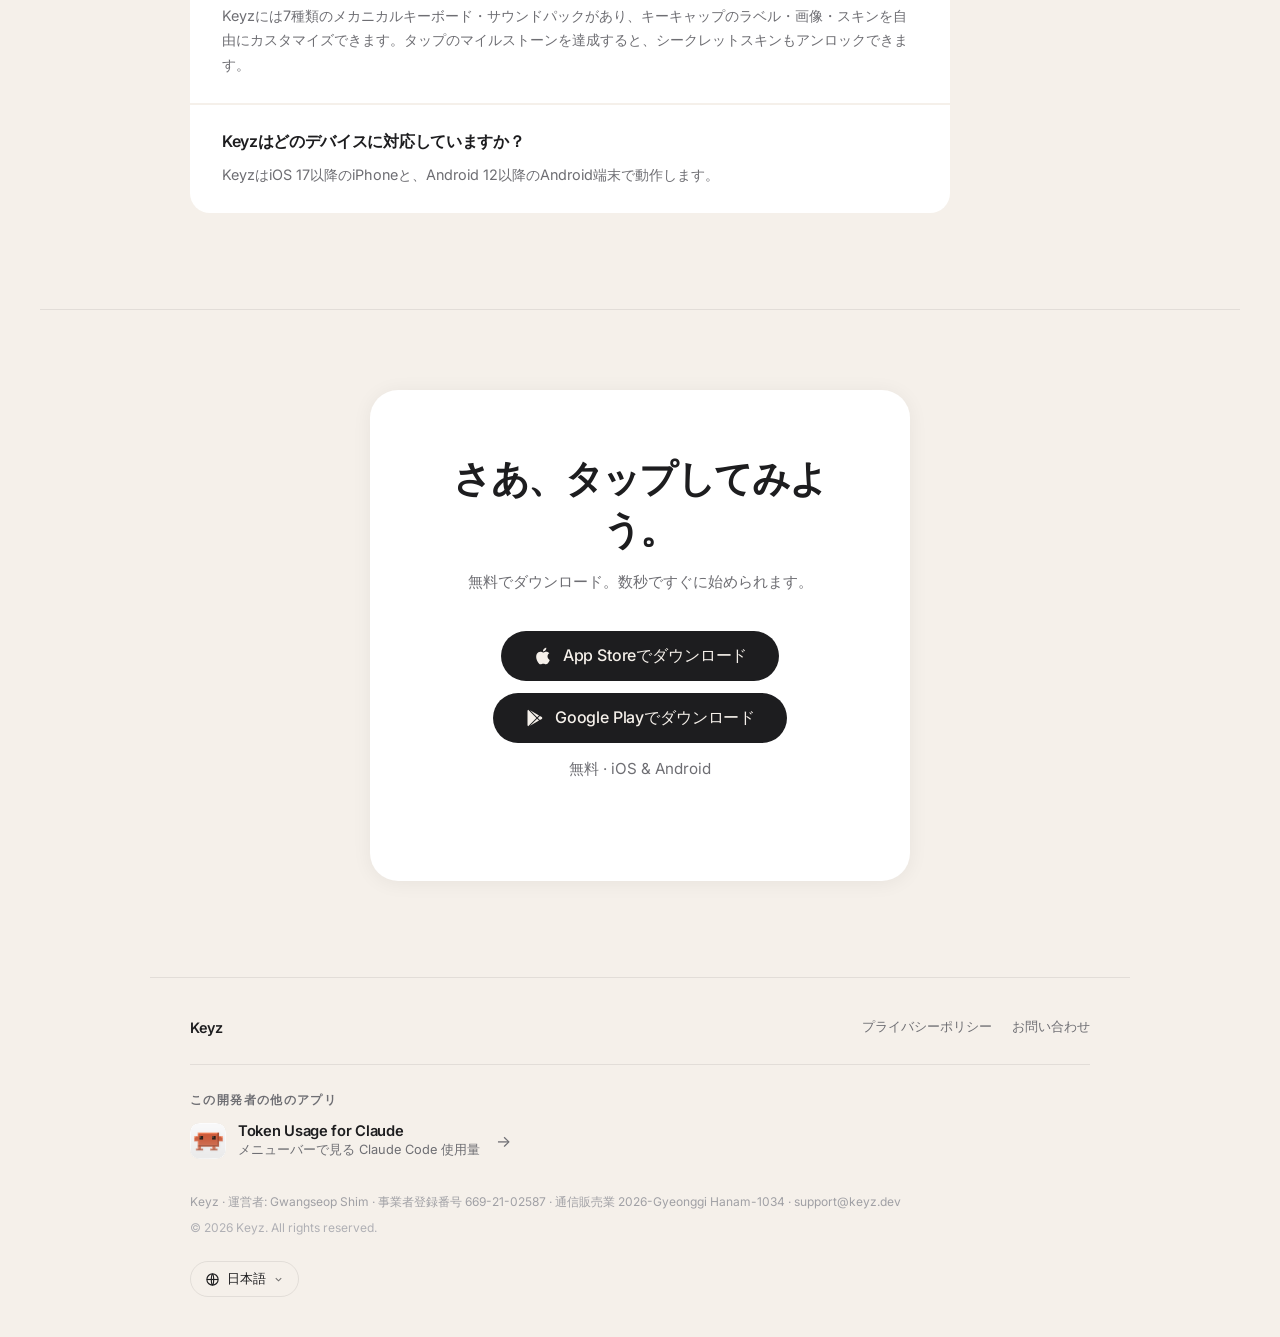
==== commit 9547e0f1: "SEO: add About + FAQ sections, FAQPage/richer schema, llms.txt Landing pages (EN/KO/JA) now include " ====
--- a/ja/index.html
+++ b/ja/index.html
@@ -34,6 +34,7 @@
   <meta property="og:image" content="https://keyz.dev/og-image-ja.png" />
   <meta property="og:image:width" content="1200" />
   <meta property="og:image:height" content="630" />
+  <meta property="og:image:alt" content="Keyz — K E Y Z のメカニカルキーボード・キーキャップを表示するキーキャップ・フィジェットアプリ" />
   <meta property="og:locale" content="ja_JP" />
   <meta property="og:locale:alternate" content="en_US" />
   <meta property="og:locale:alternate" content="ko_KR" />
@@ -56,8 +57,52 @@
     "url": "https://keyz.dev/ja/",
     "downloadUrl": ["https://apps.apple.com/app/id6770513549", "https://play.google.com/store/apps/details?id=com.simvibe.keyz"],
     "image": "https://keyz.dev/og-image-ja.png",
+    "screenshot": "https://keyz.dev/og-image-ja.png",
+    "applicationSubCategory": "Fidget & ASMR",
+    "featureList": [
+      "7種類のメカニカルキーボード・サウンドパック",
+      "キーキャップのラベル・画像・スキンをカスタマイズ",
+      "アンロックできるシークレット・キーキャップスキン",
+      "タップごとのハプティックフィードバック",
+      "アカウント不要・完全オフラインで動作"
+    ],
     "offers": { "@type": "Offer", "price": "0", "priceCurrency": "JPY" },
     "author": { "@type": "Organization", "name": "Keyz", "url": "https://keyz.dev/" }
+  }
+  </script>
+
+  <!-- FAQ structured data -->
+  <script type="application/ld+json">
+  {
+    "@context": "https://schema.org",
+    "@type": "FAQPage",
+    "mainEntity": [
+      {
+        "@type": "Question",
+        "name": "キーキャップ・フィジェットアプリとは何ですか？",
+        "acceptedAnswer": { "@type": "Answer", "text": "Keyzはキーキャップ・フィジェットアプリです。ポケットに収まるメカニカルキーボードのキーキャップセットで、本物のスイッチの心地よいクリック・クラック・トックの音を楽しむために押すアプリです。タイピングもルールもなく、ただキーを押してハプティックを感じ、音を聞くだけです。" }
+      },
+      {
+        "@type": "Question",
+        "name": "Keyzは無料ですか？",
+        "acceptedAnswer": { "@type": "Answer", "text": "はい。KeyzはApp StoreとGoogle Playで無料でダウンロードできます。すべてのサウンドパックは無料で利用でき、任意のアプリ内課金で広告の削除とシークレット・キーキャップスキンのアンロックができます。" }
+      },
+      {
+        "@type": "Question",
+        "name": "Keyzはオフラインでも使えますか？",
+        "acceptedAnswer": { "@type": "Answer", "text": "はい。Keyzは端末内で完全に動作します。アカウントもインターネット接続も必要ありません。" }
+      },
+      {
+        "@type": "Question",
+        "name": "Keyzにはどんなサウンドやカスタマイズがありますか？",
+        "acceptedAnswer": { "@type": "Answer", "text": "Keyzには7種類のメカニカルキーボード・サウンドパックがあり、キーキャップのラベル・画像・スキンを自由にカスタマイズできます。タップのマイルストーンを達成すると、シークレットスキンもアンロックできます。" }
+      },
+      {
+        "@type": "Question",
+        "name": "Keyzはどのデバイスに対応していますか？",
+        "acceptedAnswer": { "@type": "Answer", "text": "KeyzはiOS 17以降のiPhoneと、Android 12以降のAndroid端末で動作します。" }
+      }
+    ]
   }
   </script>
 
@@ -70,6 +115,11 @@
 
 <nav id="nav">
   <div class="nav-logo">Keyz</div>
+  <div class="nav-links">
+    <a href="#about">概要</a>
+    <a href="#features">機能</a>
+    <a href="#faq">FAQ</a>
+  </div>
   <div class="nav-dl-wrap">
     <button class="nav-dl" aria-haspopup="true" aria-expanded="false">
       ダウンロード
@@ -116,14 +166,22 @@
 
 <div class="divider"></div>
 
-<section class="features">
+<section class="about" id="about">
+  <p class="eyebrow reveal">Keyzとは？</p>
+  <h2 class="section-title reveal">ポケットの中の<br>メカニカルキーボード。</h2>
+  <p class="about-copy reveal">Keyzはキーキャップ・フィジェットアプリです。ポケットに収まるメカニカルキーボードのキーキャップセットで、いつでも押して本物のスイッチの心地よいクリック・クラック・トックの音を楽しめます。タイピングもルールもありません。ただキーを押し、ハプティックを感じ、スイッチの音を聞きながら、ラベル・画像・スキンで自分だけのセットに仕上げるだけ。フィジェットトイであり、キーボードASMRマシンであり、小さなカスタマイズの遊び場 — iOSとAndroidで無料です。</p>
+</section>
+
+<div class="divider"></div>
+
+<section class="features" id="features">
   <p class="eyebrow reveal">機能</p>
   <h2 class="section-title reveal">いじって楽しい、<br>すべてがここに。</h2>
   <div class="feat-grid">
     <div class="feat reveal">
       <div class="feat-icon">🎵</div>
       <h3>クリック音</h3>
-      <p>6種類のメカニカルキーボード・サウンドパック。歯切れのよいクリックから滑らかなリニアまで、好みの音が見つかります。</p>
+      <p>7種類のメカニカルキーボード・サウンドパック。歯切れのよいクリックから滑らかなリニアまで、好みの音が見つかります。</p>
     </div>
     <div class="feat reveal">
       <div class="feat-icon">🎨</div>
@@ -134,6 +192,35 @@
       <div class="feat-icon">🔓</div>
       <h3>シークレットスキン</h3>
       <p>タップを重ねて目標を達成すると、限定キーキャップスキンが解放。押すほどに新しいデザインが見つかります。</p>
+    </div>
+  </div>
+</section>
+
+<div class="divider"></div>
+
+<section class="faq" id="faq">
+  <p class="eyebrow reveal">よくある質問</p>
+  <h2 class="section-title reveal">気になること、<br>お答えします。</h2>
+  <div class="faq-list">
+    <div class="faq-item reveal">
+      <h3>キーキャップ・フィジェットアプリとは何ですか？</h3>
+      <p>Keyzはキーキャップ・フィジェットアプリです。ポケットに収まるメカニカルキーボードのキーキャップセットで、本物のスイッチの心地よいクリック・クラック・トックの音を楽しむために押すアプリです。タイピングもルールもなく、ただキーを押してハプティックを感じ、音を聞くだけです。</p>
+    </div>
+    <div class="faq-item reveal">
+      <h3>Keyzは無料ですか？</h3>
+      <p>はい。KeyzはApp StoreとGoogle Playで無料でダウンロードできます。すべてのサウンドパックは無料で利用でき、任意のアプリ内課金で広告の削除とシークレット・キーキャップスキンのアンロックができます。</p>
+    </div>
+    <div class="faq-item reveal">
+      <h3>Keyzはオフラインでも使えますか？</h3>
+      <p>はい。Keyzは端末内で完全に動作します。アカウントもインターネット接続も必要ありません。</p>
+    </div>
+    <div class="faq-item reveal">
+      <h3>Keyzにはどんなサウンドやカスタマイズがありますか？</h3>
+      <p>Keyzには7種類のメカニカルキーボード・サウンドパックがあり、キーキャップのラベル・画像・スキンを自由にカスタマイズできます。タップのマイルストーンを達成すると、シークレットスキンもアンロックできます。</p>
+    </div>
+    <div class="faq-item reveal">
+      <h3>Keyzはどのデバイスに対応していますか？</h3>
+      <p>KeyzはiOS 17以降のiPhoneと、Android 12以降のAndroid端末で動作します。</p>
     </div>
   </div>
 </section>
--- a/style.css
+++ b/style.css
@@ -262,13 +262,38 @@
 .lang-menu a.active { font-weight: 600; }
 .lang-menu a.active::after { content: "✓"; font-size: 0.78rem; color: var(--muted); }
 
+/* ANCHOR SCROLLING (offset for fixed nav) */
+html { scroll-behavior: smooth; }
+#about, #features, #faq { scroll-margin-top: 72px; }
+
+/* NAV ANCHOR LINKS */
+.nav-links { display: flex; gap: 28px; }
+.nav-links a {
+  font-size: 0.85rem; color: var(--muted); text-decoration: none;
+  letter-spacing: -0.01em; transition: color 0.15s;
+}
+.nav-links a:hover { color: var(--text); }
+
+/* ABOUT + FAQ (share the features container) */
+.about, .faq { padding: 96px 40px; max-width: 980px; margin: 0 auto; }
+.about .section-title { margin-bottom: 28px; }
+.about-copy { max-width: 620px; font-size: 1.05rem; line-height: 1.75; color: #4a4a4f; }
+
+.faq-list { display: flex; flex-direction: column; gap: 2px; max-width: 760px; }
+.faq-item { background: var(--white); padding: 26px 32px; }
+.faq-item:first-child { border-radius: 20px 20px 0 0; }
+.faq-item:last-child  { border-radius: 0 0 20px 20px; }
+.faq-item h3 { font-size: 1rem; font-weight: 600; letter-spacing: -0.02em; margin-bottom: 10px; }
+.faq-item p  { font-size: 0.9rem; color: var(--muted); line-height: 1.7; }
+
 /* REVEAL */
 .reveal { opacity: 0; transform: translateY(24px); transition: opacity 0.65s ease, transform 0.65s ease; }
 .reveal.show { opacity: 1; transform: translateY(0); }
 
 @media (max-width: 720px) {
   #nav { padding: 0 20px; }
-  .features { padding: 72px 20px; }
+  .nav-links { display: none; }
+  .features, .about, .faq { padding: 72px 20px; }
   .feat-grid { grid-template-columns: 1fr; }
   .feat:first-child { border-radius: 20px 20px 0 0; }
   .feat:last-child  { border-radius: 0 0 20px 20px; }
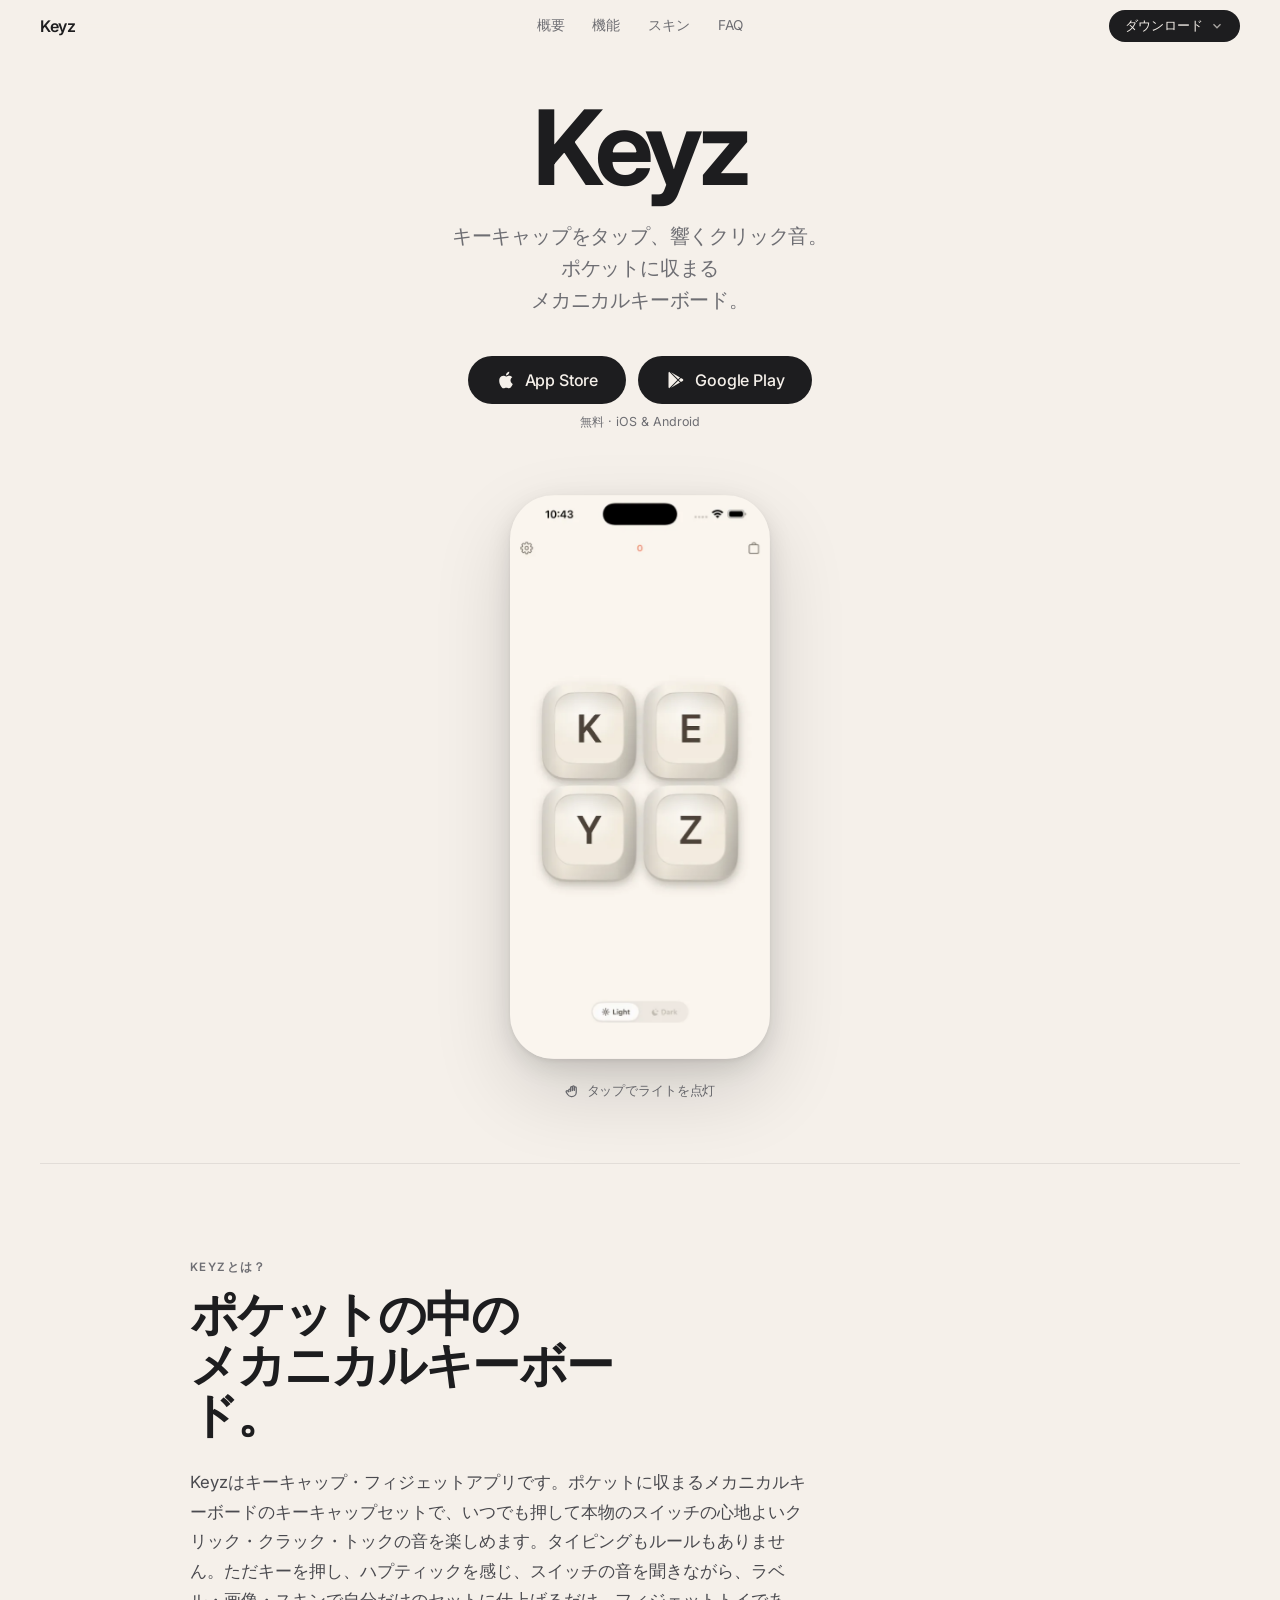
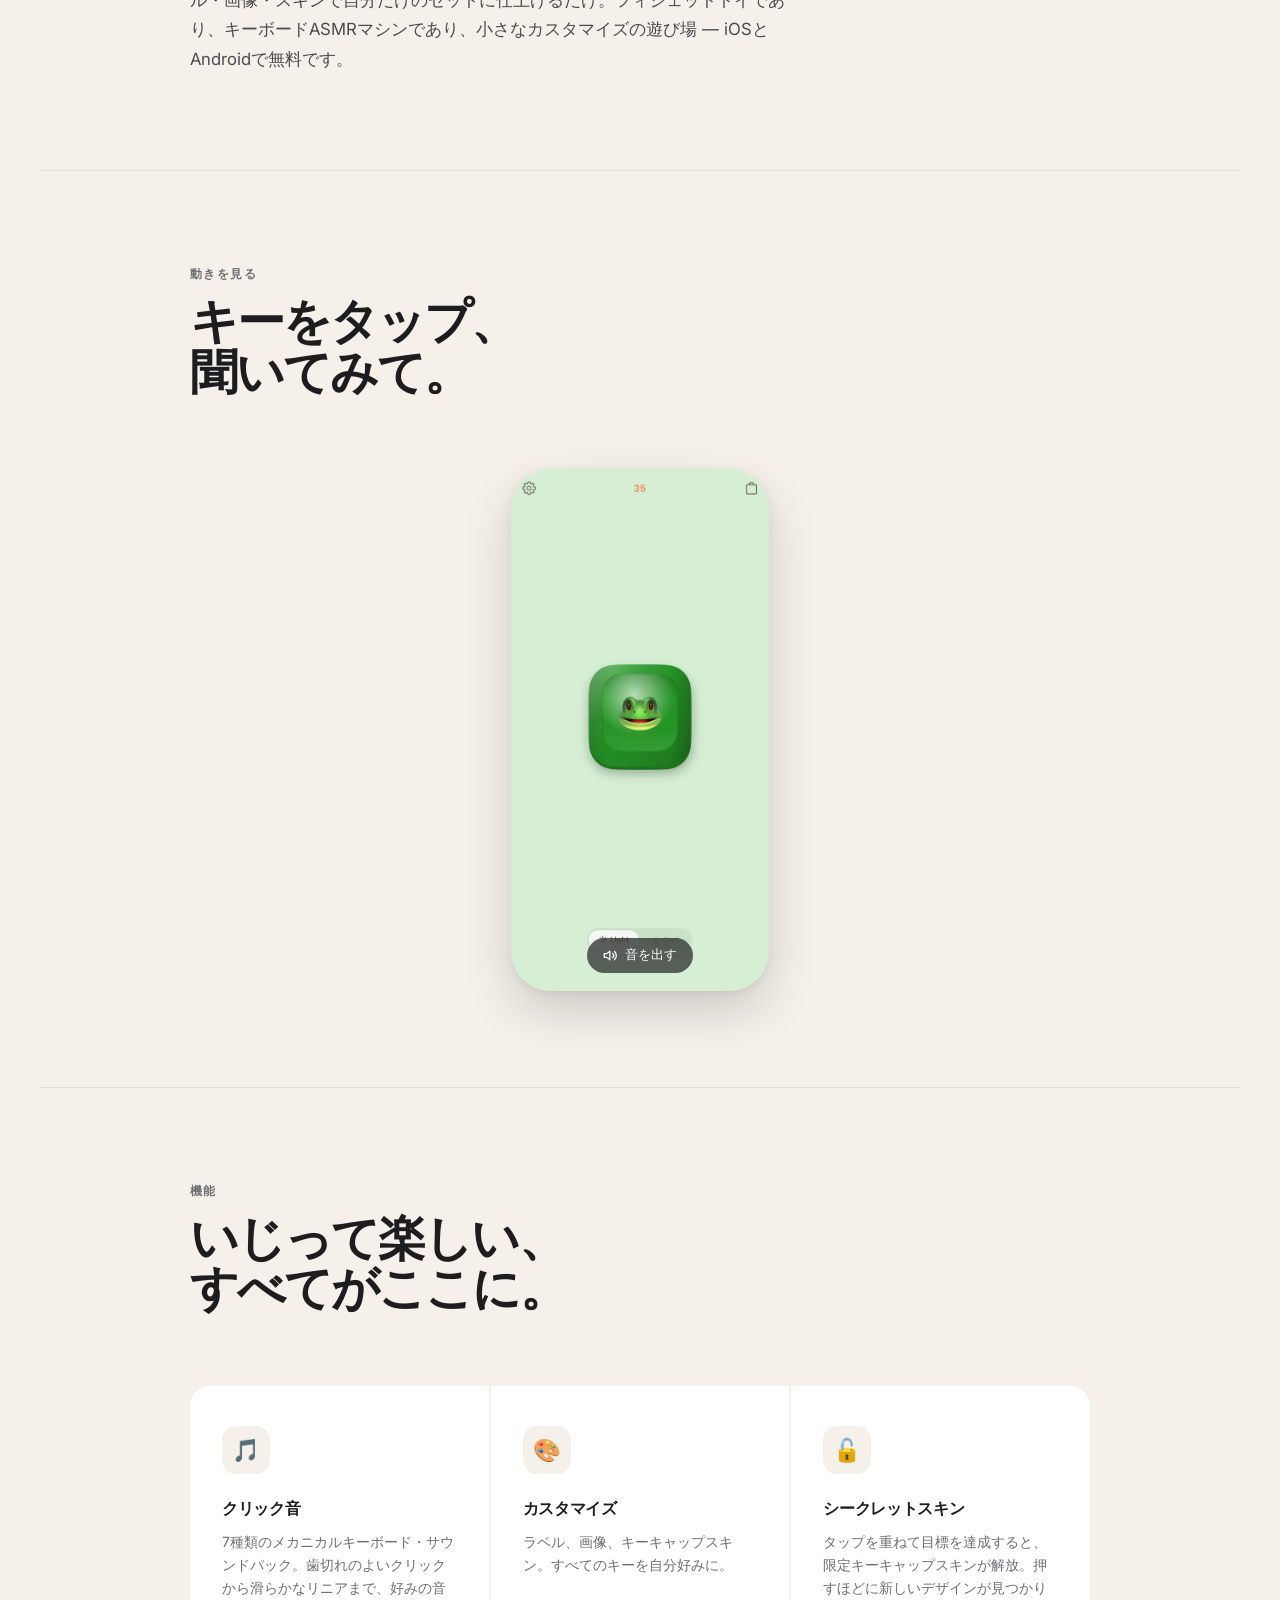
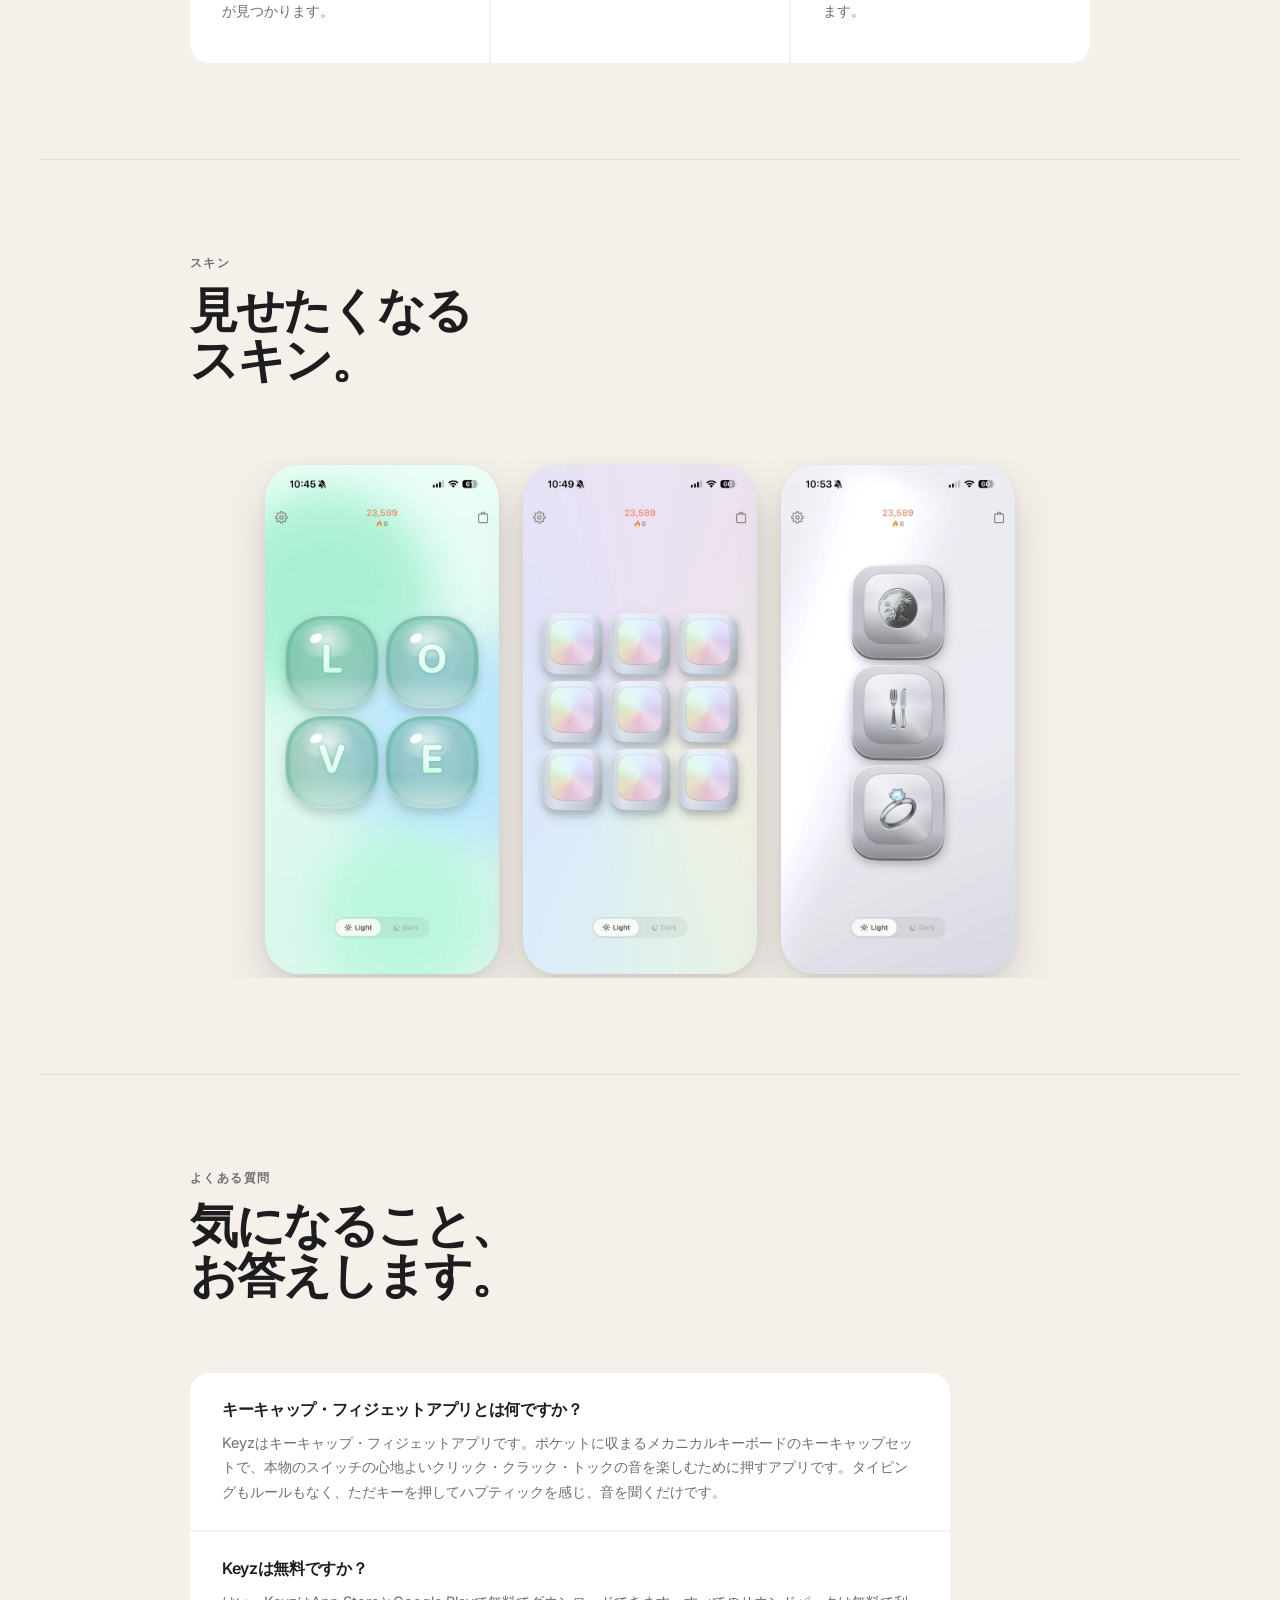
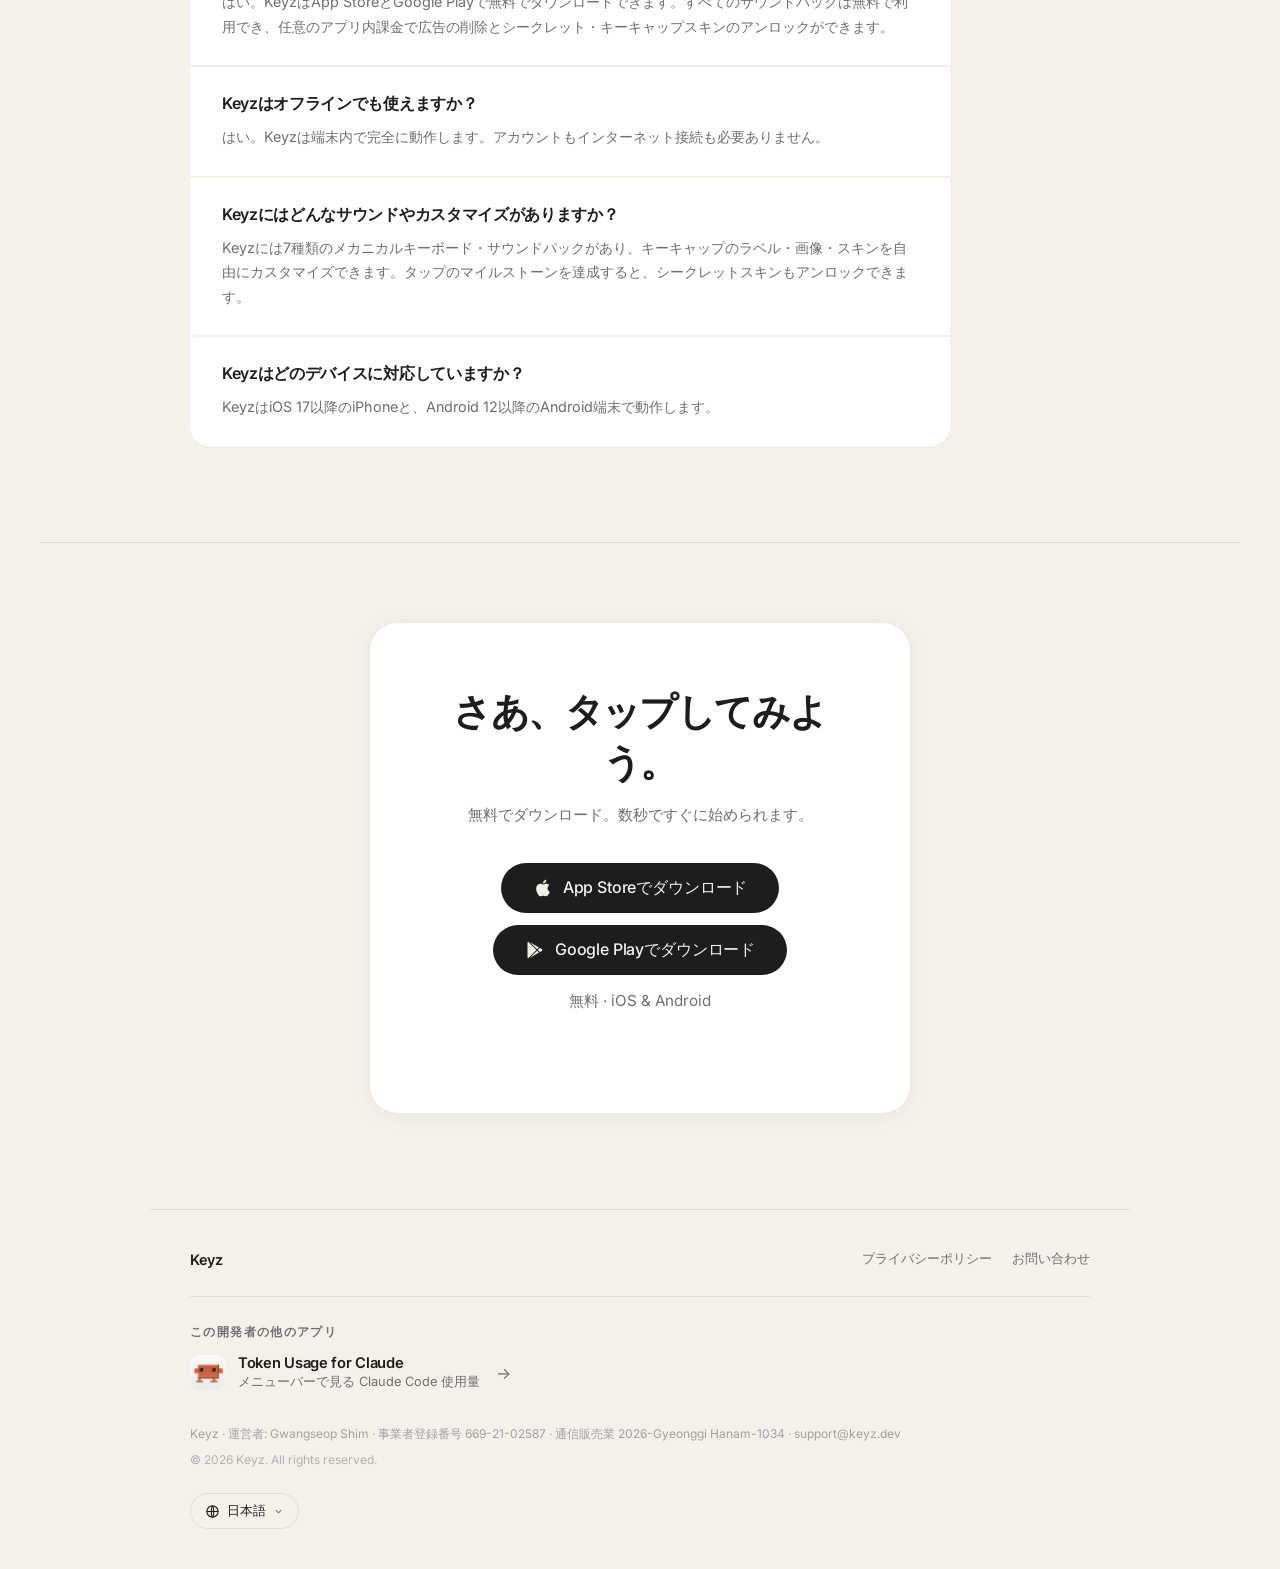
==== commit b0707892: "Add skins gallery and a demo video to the landing pages New "Skins" gallery (3 optimized WebP screen" ====
--- a/ja/index.html
+++ b/ja/index.html
@@ -57,7 +57,7 @@
     "url": "https://keyz.dev/ja/",
     "downloadUrl": ["https://apps.apple.com/app/id6770513549", "https://play.google.com/store/apps/details?id=com.simvibe.keyz"],
     "image": "https://keyz.dev/og-image-ja.png",
-    "screenshot": "https://keyz.dev/og-image-ja.png",
+    "screenshot": ["https://keyz.dev/skin-love.webp", "https://keyz.dev/skin-aurora.webp", "https://keyz.dev/skin-silver.webp"],
     "applicationSubCategory": "Fidget & ASMR",
     "featureList": [
       "7種類のメカニカルキーボード・サウンドパック",
@@ -106,6 +106,20 @@
   }
   </script>
 
+  <!-- Demo video structured data -->
+  <script type="application/ld+json">
+  {
+    "@context": "https://schema.org",
+    "@type": "VideoObject",
+    "name": "Keyz — カエルのキーキャップをタップ",
+    "description": "Keyzのプレビュー：カエルのキーキャップをタップすると鳴き声が鳴り、弾むような押下アニメーションが再生されます。",
+    "thumbnailUrl": "https://keyz.dev/keyz-demo-poster.webp",
+    "uploadDate": "2026-07-05",
+    "contentUrl": "https://keyz.dev/keyz-demo.mp4",
+    "duration": "PT6S"
+  }
+  </script>
+
   <link rel="preconnect" href="https://fonts.googleapis.com" />
   <link rel="preconnect" href="https://fonts.gstatic.com" crossorigin />
   <link href="https://fonts.googleapis.com/css2?family=Inter:wght@300;400;500;600;700&display=swap" rel="stylesheet" />
@@ -118,6 +132,7 @@
   <div class="nav-links">
     <a href="#about">概要</a>
     <a href="#features">機能</a>
+    <a href="#skins">スキン</a>
     <a href="#faq">FAQ</a>
   </div>
   <div class="nav-dl-wrap">
@@ -174,6 +189,22 @@
 
 <div class="divider"></div>
 
+<section class="demo" id="demo">
+  <p class="eyebrow reveal">動きを見る</p>
+  <h2 class="section-title reveal">キーをタップ、<br>聞いてみて。</h2>
+  <div class="demo-video reveal">
+    <video id="demoVid" playsinline autoplay muted loop poster="/keyz-demo-poster.webp" width="600" height="1214" aria-label="タップするとカエルの鳴き声が鳴るKeyzのカエル・キーキャップ">
+      <source src="/keyz-demo.mp4" type="video/mp4" />
+    </video>
+    <button class="demo-sound" id="demoSound" aria-label="音を出す">
+      <svg viewBox="0 0 24 24" fill="none" stroke="currentColor" stroke-width="2" stroke-linecap="round" stroke-linejoin="round"><path d="M11 5 6 9H2v6h4l5 4V5z"/><path d="M15.5 8.5a5 5 0 0 1 0 7"/><path d="M18.5 5.5a9 9 0 0 1 0 13"/></svg>
+      音を出す
+    </button>
+  </div>
+</section>
+
+<div class="divider"></div>
+
 <section class="features" id="features">
   <p class="eyebrow reveal">機能</p>
   <h2 class="section-title reveal">いじって楽しい、<br>すべてがここに。</h2>
@@ -193,6 +224,18 @@
       <h3>シークレットスキン</h3>
       <p>タップを重ねて目標を達成すると、限定キーキャップスキンが解放。押すほどに新しいデザインが見つかります。</p>
     </div>
+  </div>
+</section>
+
+<div class="divider"></div>
+
+<section class="skins" id="skins">
+  <p class="eyebrow reveal">スキン</p>
+  <h2 class="section-title reveal">見せたくなる<br>スキン。</h2>
+  <div class="skins-row">
+    <img class="shot reveal" src="/skin-love.webp" width="600" height="1304" loading="lazy" alt="ミントの半透明ゼリー・キーキャップでLOVEを表現したKeyzのスキン" />
+    <img class="shot reveal" src="/skin-aurora.webp" width="600" height="1304" loading="lazy" alt="3×3に並んだ虹色ホログラムのパステルなKeyzキーキャップ・スキン" />
+    <img class="shot reveal" src="/skin-silver.webp" width="600" height="1304" loading="lazy" alt="コイン・カトラリー・ダイヤの指輪が刻まれた光沢シルバーメタルのKeyzキーキャップ" />
   </div>
 </section>
 
--- a/style.css
+++ b/style.css
@@ -264,10 +264,11 @@
 
 /* ANCHOR SCROLLING (offset for fixed nav) */
 html { scroll-behavior: smooth; }
-#about, #features, #faq { scroll-margin-top: 72px; }
-
-/* NAV ANCHOR LINKS */
-.nav-links { display: flex; gap: 28px; }
+#about, #demo, #features, #skins, #faq { scroll-margin-top: 72px; }
+
+/* NAV ANCHOR LINKS (absolutely centered in the viewport, independent of
+   the logo/download widths on either side) */
+.nav-links { display: flex; gap: 28px; position: absolute; left: 50%; transform: translateX(-50%); }
 .nav-links a {
   font-size: 0.85rem; color: var(--muted); text-decoration: none;
   letter-spacing: -0.01em; transition: color 0.15s;
@@ -286,6 +287,42 @@
 .faq-item h3 { font-size: 1rem; font-weight: 600; letter-spacing: -0.02em; margin-bottom: 10px; }
 .faq-item p  { font-size: 0.9rem; color: var(--muted); line-height: 1.7; }
 
+/* DEMO VIDEO */
+.demo { padding: 96px 40px; max-width: 980px; margin: 0 auto; }
+.demo-video { position: relative; width: 258px; margin: 0 auto; }
+.demo-video video {
+  width: 100%; height: auto; display: block; border-radius: 40px;
+  background: #dfe8dc;
+  box-shadow: 0 2px 8px rgba(0,0,0,0.06), 0 20px 48px rgba(0,0,0,0.16);
+}
+.demo-sound {
+  position: absolute; left: 50%; bottom: 18px; transform: translateX(-50%);
+  display: inline-flex; align-items: center; gap: 7px;
+  padding: 9px 16px; border: none; border-radius: 100px; white-space: nowrap;
+  background: rgba(20,20,22,0.66); color: #fff;
+  backdrop-filter: blur(8px); -webkit-backdrop-filter: blur(8px);
+  font-family: inherit; font-size: 0.8rem; font-weight: 500; cursor: pointer;
+  transition: background 0.15s, opacity 0.3s;
+}
+.demo-sound:hover { background: rgba(20,20,22,0.82); }
+.demo-sound svg { width: 15px; height: 15px; }
+.demo-sound.playing { opacity: 0; pointer-events: none; }
+
+/* SKINS GALLERY */
+.skins { padding: 96px 40px; max-width: 980px; margin: 0 auto; }
+.skins-row {
+  display: flex; gap: 24px; justify-content: center;
+  overflow-x: auto; padding: 8px 4px 4px;
+  scroll-snap-type: x mandatory; -webkit-overflow-scrolling: touch;
+  scrollbar-width: none;
+}
+.skins-row::-webkit-scrollbar { display: none; }
+.shot {
+  flex: 0 0 auto; width: 234px; height: auto; display: block;
+  border-radius: 34px; scroll-snap-align: center; background: var(--white);
+  box-shadow: 0 2px 8px rgba(0,0,0,0.06), 0 20px 48px rgba(0,0,0,0.14);
+}
+
 /* REVEAL */
 .reveal { opacity: 0; transform: translateY(24px); transition: opacity 0.65s ease, transform 0.65s ease; }
 .reveal.show { opacity: 1; transform: translateY(0); }
@@ -293,7 +330,8 @@
 @media (max-width: 720px) {
   #nav { padding: 0 20px; }
   .nav-links { display: none; }
-  .features, .about, .faq { padding: 72px 20px; }
+  .features, .about, .faq, .skins, .demo { padding: 72px 20px; }
+  .skins-row { justify-content: flex-start; }
   .feat-grid { grid-template-columns: 1fr; }
   .feat:first-child { border-radius: 20px 20px 0 0; }
   .feat:last-child  { border-radius: 0 0 20px 20px; }
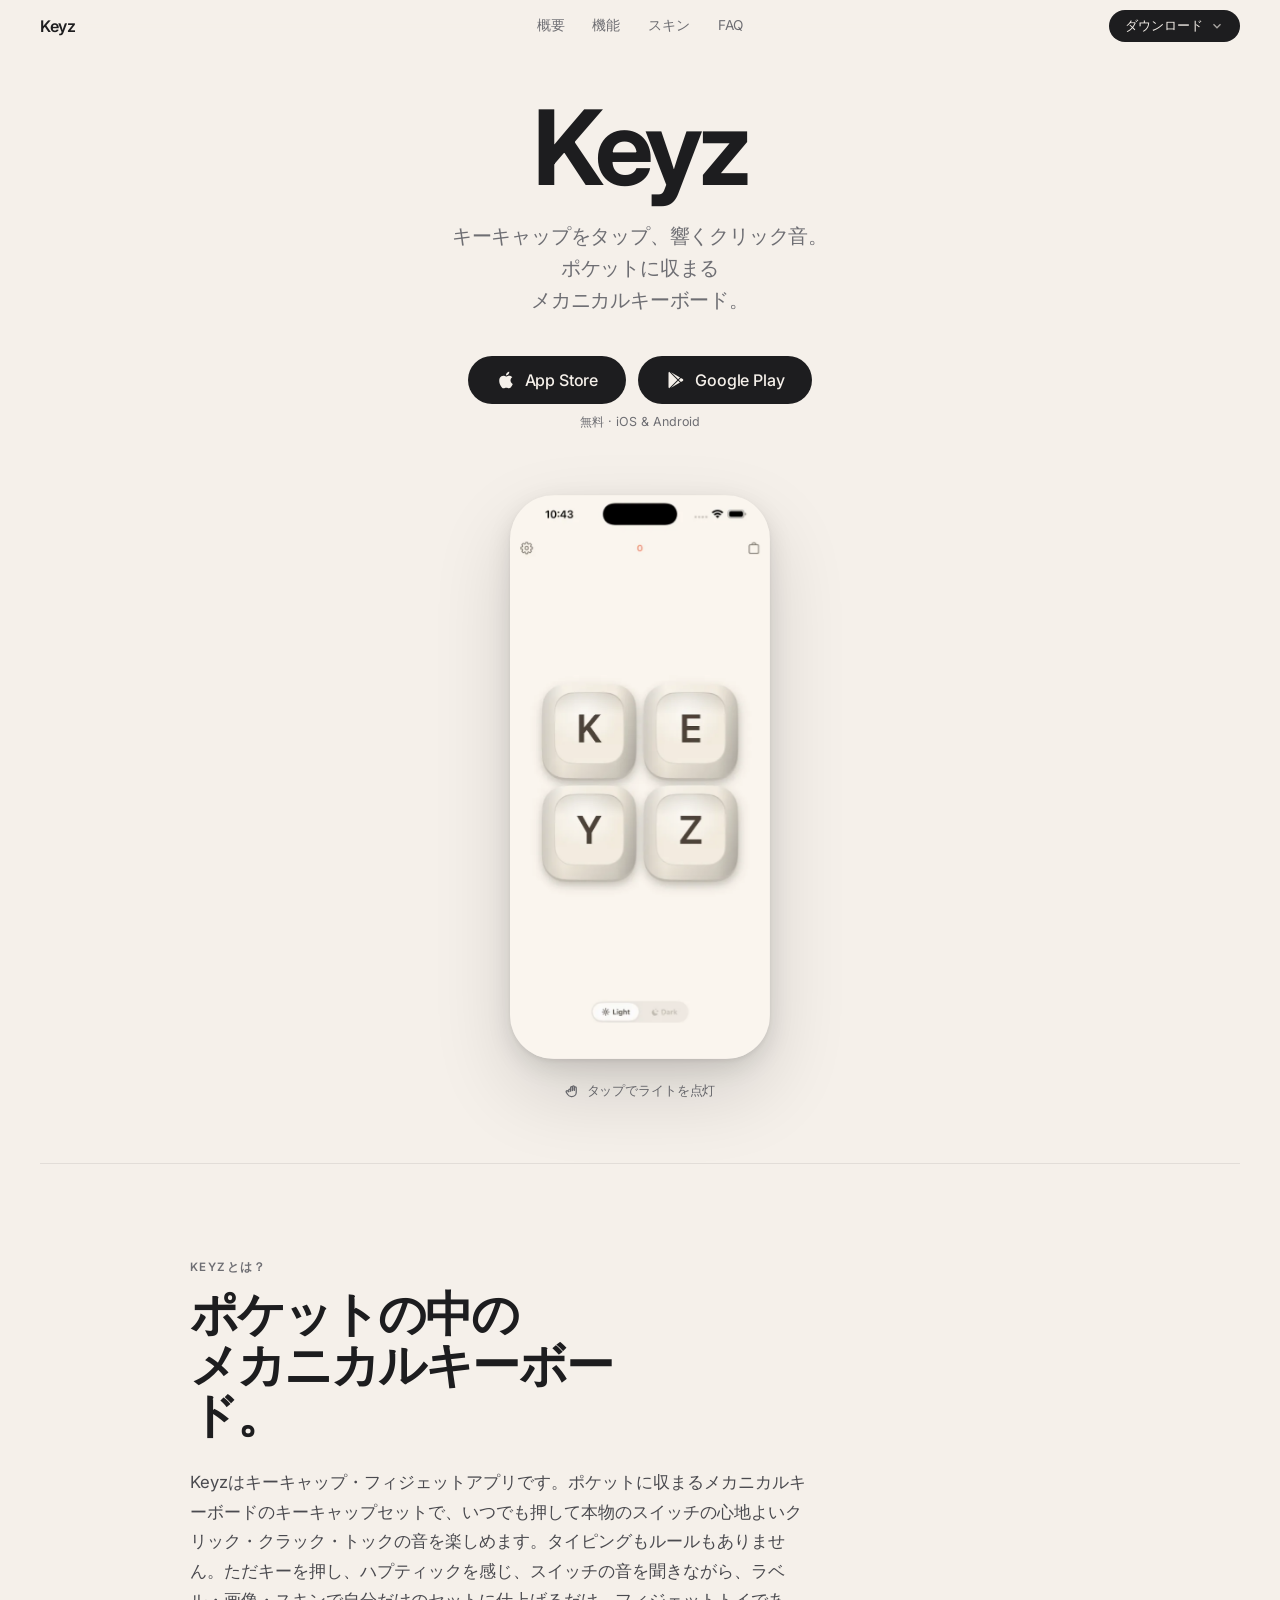
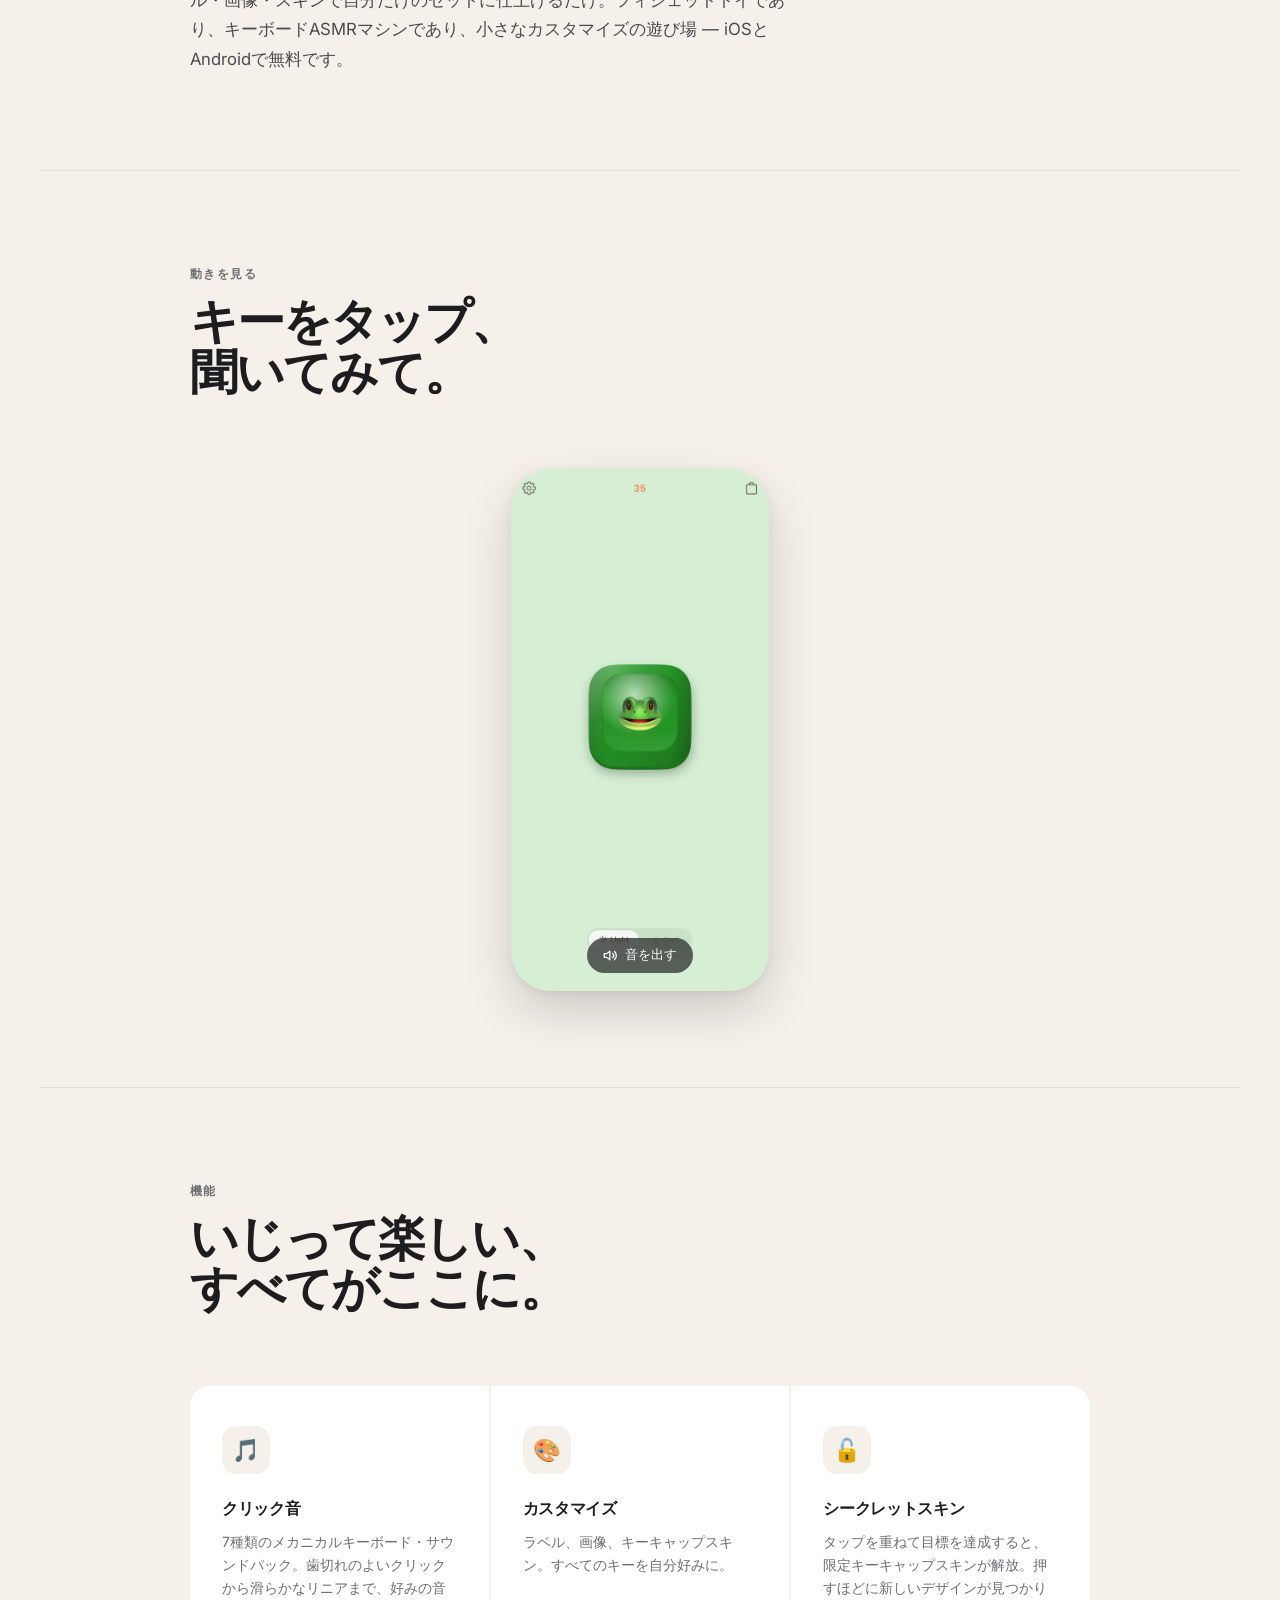
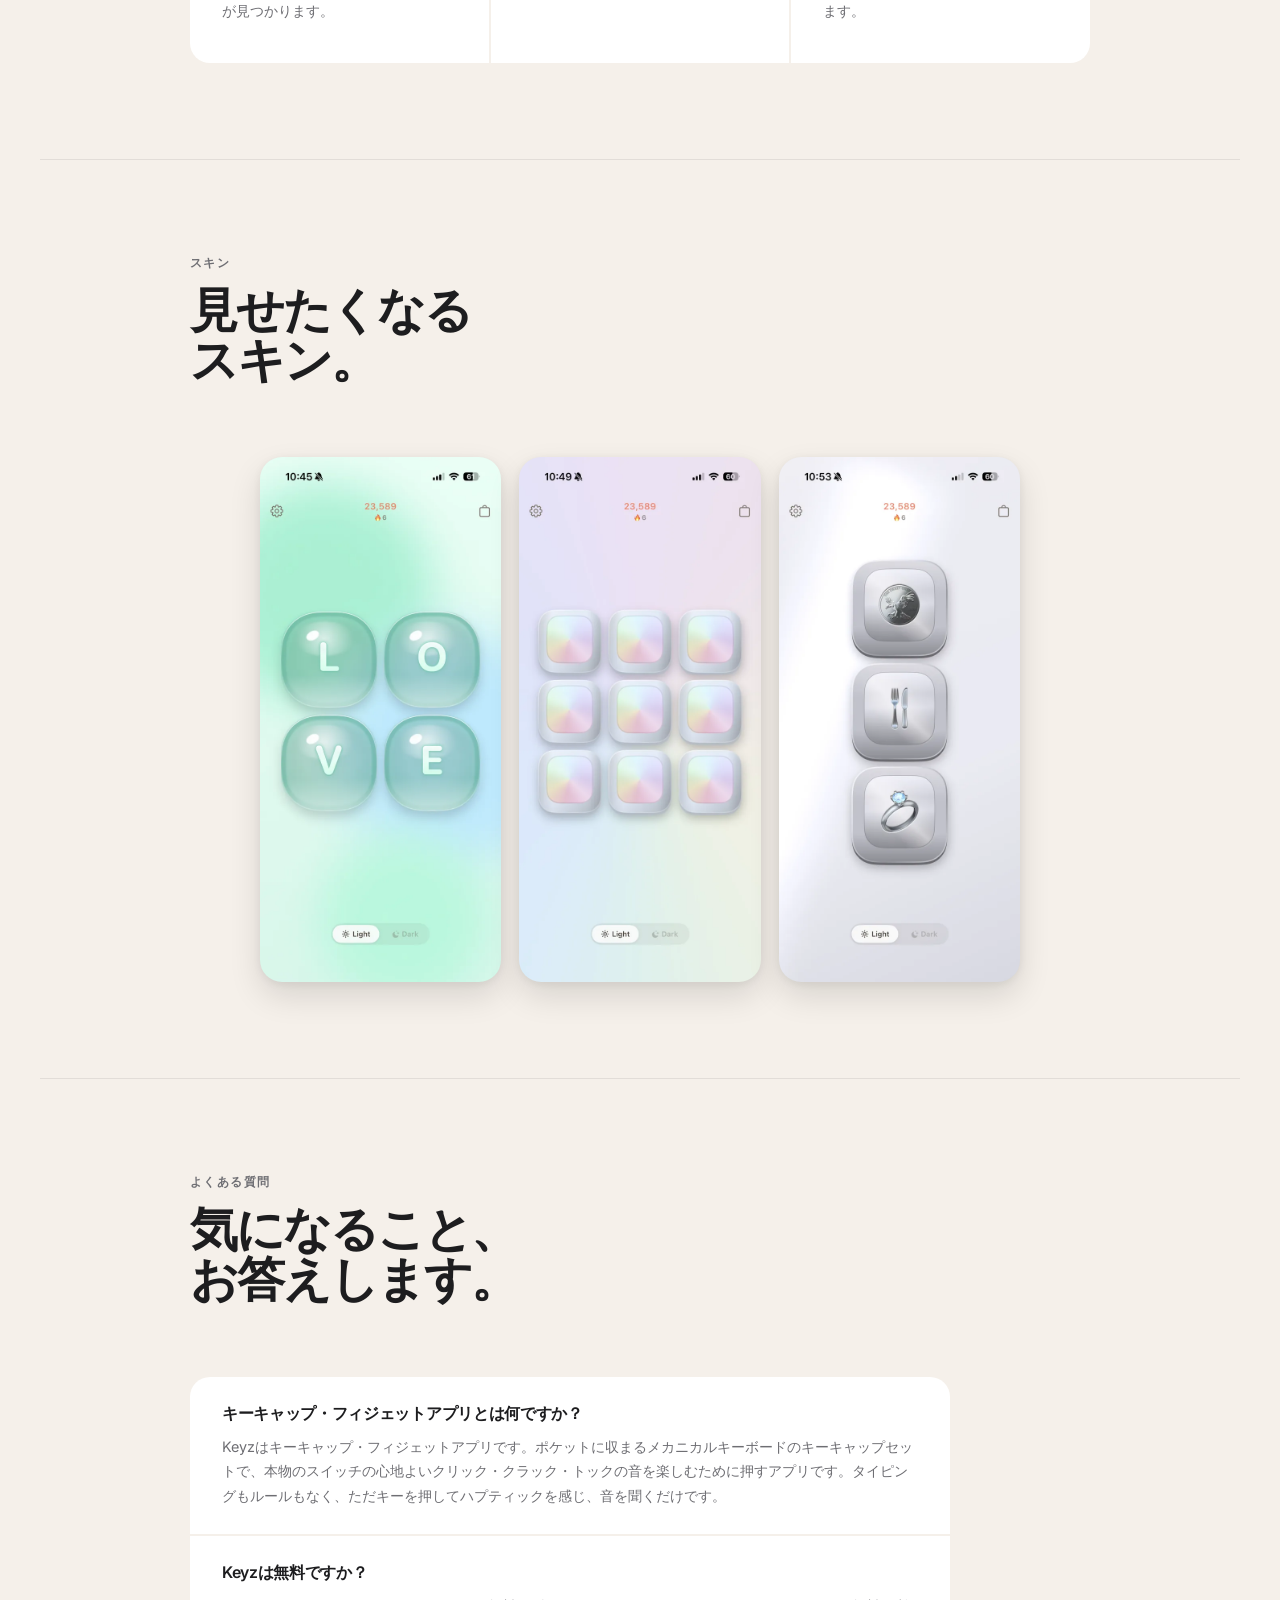
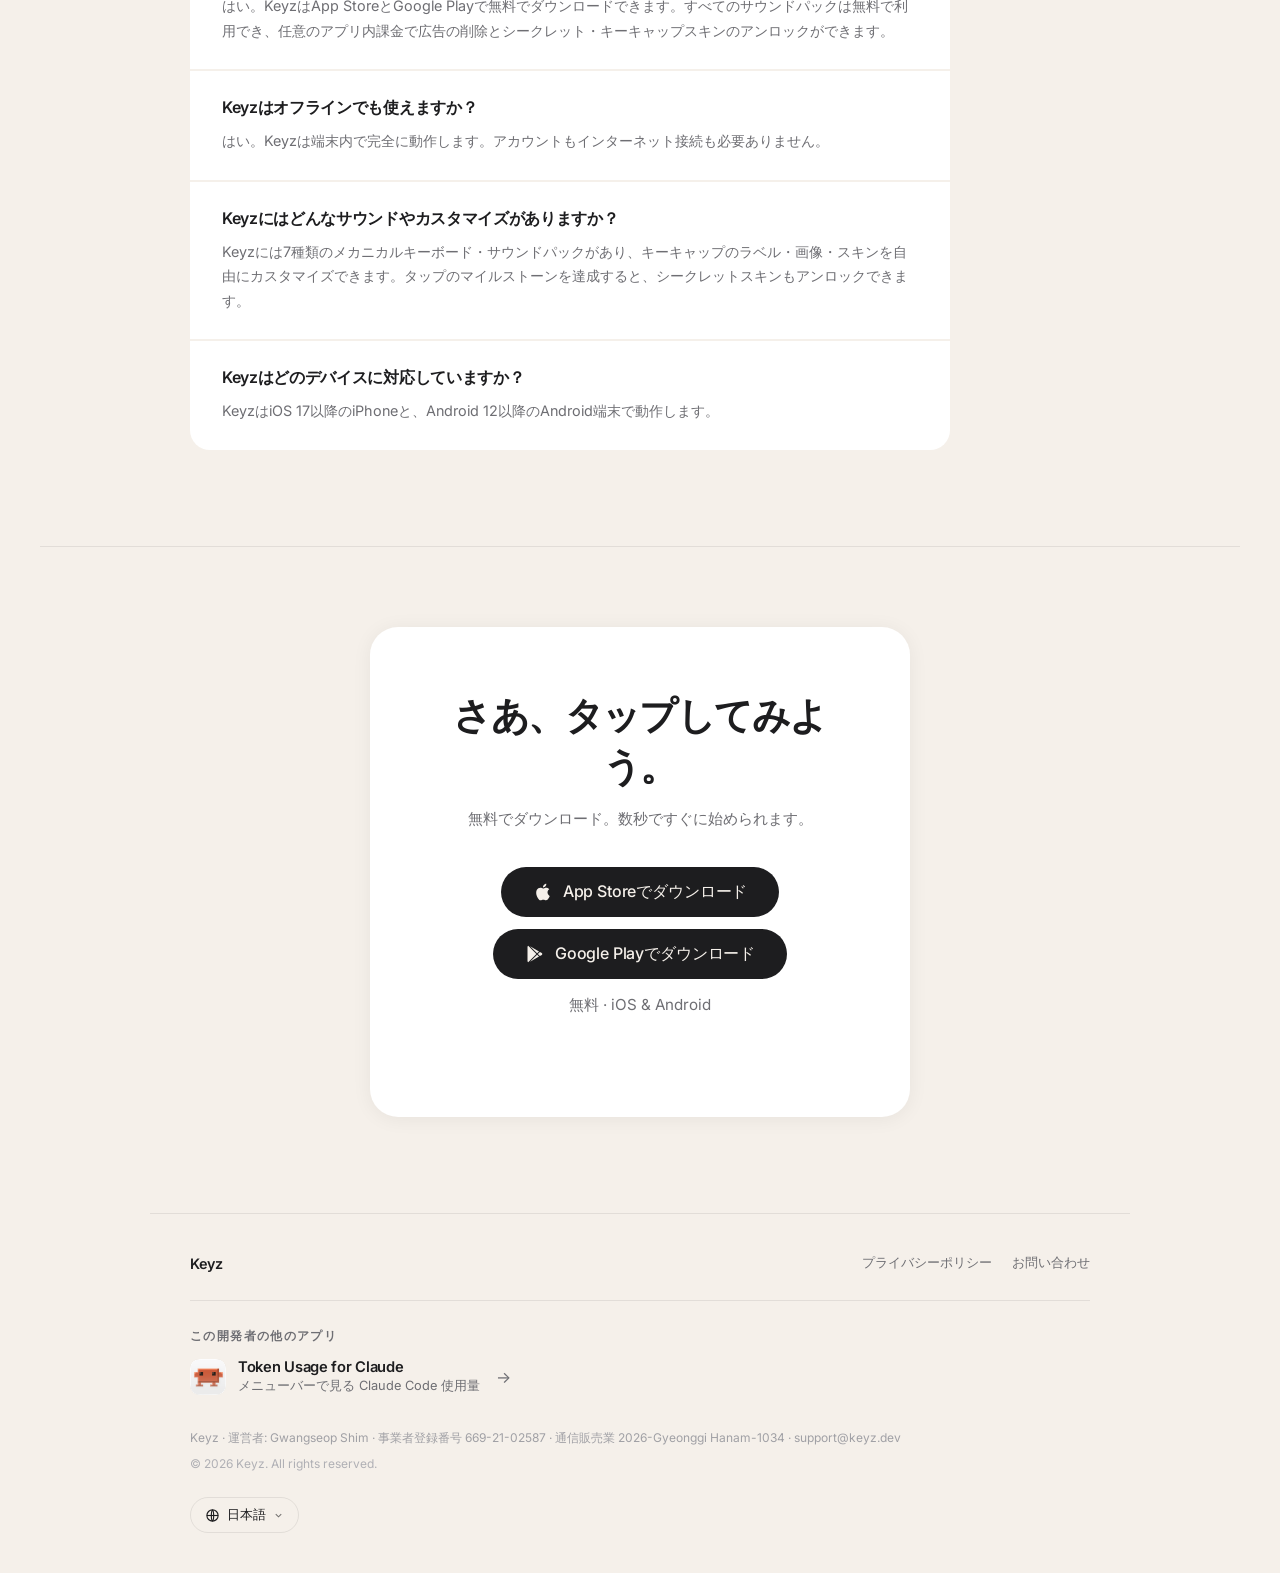
==== commit 8a86b6c5: "Skins gallery: thumbnail grid + lightbox; demo sound toggle Replace the mobile horizontal-scroll car" ====
--- a/ja/index.html
+++ b/ja/index.html
@@ -196,9 +196,15 @@
     <video id="demoVid" playsinline autoplay muted loop poster="/keyz-demo-poster.webp" width="600" height="1214" aria-label="タップするとカエルの鳴き声が鳴るKeyzのカエル・キーキャップ">
       <source src="/keyz-demo.mp4" type="video/mp4" />
     </video>
-    <button class="demo-sound" id="demoSound" aria-label="音を出す">
-      <svg viewBox="0 0 24 24" fill="none" stroke="currentColor" stroke-width="2" stroke-linecap="round" stroke-linejoin="round"><path d="M11 5 6 9H2v6h4l5 4V5z"/><path d="M15.5 8.5a5 5 0 0 1 0 7"/><path d="M18.5 5.5a9 9 0 0 1 0 13"/></svg>
-      音を出す
+    <button class="demo-sound" id="demoSound" aria-pressed="false" aria-label="音のオン/オフ">
+      <span class="ds-off">
+        <svg viewBox="0 0 24 24" fill="none" stroke="currentColor" stroke-width="2" stroke-linecap="round" stroke-linejoin="round"><path d="M11 5 6 9H2v6h4l5 4V5z"/><path d="M15.5 8.5a5 5 0 0 1 0 7"/><path d="M18.5 5.5a9 9 0 0 1 0 13"/></svg>
+        音を出す
+      </span>
+      <span class="ds-on">
+        <svg viewBox="0 0 24 24" fill="none" stroke="currentColor" stroke-width="2" stroke-linecap="round" stroke-linejoin="round"><path d="M11 5 6 9H2v6h4l5 4V5z"/><line x1="22" y1="9" x2="16" y2="15"/><line x1="16" y1="9" x2="22" y2="15"/></svg>
+        ミュート
+      </span>
     </button>
   </div>
 </section>
@@ -322,6 +328,11 @@
   </div>
 </footer>
 
+<div class="lightbox" id="lightbox" aria-hidden="true">
+  <button class="lightbox-close" aria-label="閉じる">&times;</button>
+  <img class="lightbox-img" id="lightboxImg" src="" alt="" />
+</div>
+
 <script src="/app.js?v=2"></script>
 </body>
 </html>
--- a/style.css
+++ b/style.css
@@ -306,22 +306,50 @@
 }
 .demo-sound:hover { background: rgba(20,20,22,0.82); }
 .demo-sound svg { width: 15px; height: 15px; }
-.demo-sound.playing { opacity: 0; pointer-events: none; }
-
-/* SKINS GALLERY */
+.demo-sound > span { display: inline-flex; align-items: center; gap: 7px; }
+.demo-sound .ds-on { display: none; }
+.demo-sound.on .ds-off { display: none; }
+.demo-sound.on .ds-on { display: inline-flex; }
+
+/* SKINS GALLERY — tappable thumbnail grid (opens the lightbox) */
 .skins { padding: 96px 40px; max-width: 980px; margin: 0 auto; }
 .skins-row {
-  display: flex; gap: 24px; justify-content: center;
-  overflow-x: auto; padding: 8px 4px 4px;
-  scroll-snap-type: x mandatory; -webkit-overflow-scrolling: touch;
-  scrollbar-width: none;
-}
-.skins-row::-webkit-scrollbar { display: none; }
+  display: grid; grid-template-columns: repeat(3, 1fr); gap: 18px;
+  max-width: 760px; margin: 0 auto;
+}
 .shot {
-  flex: 0 0 auto; width: 234px; height: auto; display: block;
-  border-radius: 34px; scroll-snap-align: center; background: var(--white);
-  box-shadow: 0 2px 8px rgba(0,0,0,0.06), 0 20px 48px rgba(0,0,0,0.14);
-}
+  width: 100%; height: auto; display: block; cursor: pointer;
+  border-radius: 22px; background: var(--white);
+  box-shadow: 0 2px 8px rgba(0,0,0,0.06), 0 14px 32px rgba(0,0,0,0.12);
+  transition: transform 0.18s ease, box-shadow 0.18s ease;
+}
+.shot:hover { transform: translateY(-3px); box-shadow: 0 2px 8px rgba(0,0,0,0.06), 0 22px 44px rgba(0,0,0,0.18); }
+.shot:focus-visible { outline: 2px solid var(--text); outline-offset: 3px; }
+
+/* LIGHTBOX */
+.lightbox {
+  position: fixed; inset: 0; z-index: 200;
+  display: flex; align-items: center; justify-content: center; padding: 24px;
+  background: rgba(18,18,20,0.82);
+  -webkit-backdrop-filter: blur(6px); backdrop-filter: blur(6px);
+  opacity: 0; visibility: hidden; transition: opacity 0.22s ease, visibility 0.22s;
+}
+.lightbox.open { opacity: 1; visibility: visible; }
+.lightbox-img {
+  max-width: min(90vw, 340px); max-height: 86vh; height: auto;
+  border-radius: 34px; box-shadow: 0 24px 64px rgba(0,0,0,0.5);
+  transform: scale(0.95); transition: transform 0.22s ease;
+}
+.lightbox.open .lightbox-img { transform: scale(1); }
+.lightbox-close {
+  position: absolute; top: 18px; right: 18px;
+  width: 40px; height: 40px; border: none; border-radius: 50%;
+  background: rgba(255,255,255,0.16); color: #fff; font-size: 20px; line-height: 1;
+  display: flex; align-items: center; justify-content: center; cursor: pointer;
+  -webkit-backdrop-filter: blur(6px); backdrop-filter: blur(6px);
+  transition: background 0.15s;
+}
+.lightbox-close:hover { background: rgba(255,255,255,0.3); }
 
 /* REVEAL */
 .reveal { opacity: 0; transform: translateY(24px); transition: opacity 0.65s ease, transform 0.65s ease; }
@@ -331,7 +359,8 @@
   #nav { padding: 0 20px; }
   .nav-links { display: none; }
   .features, .about, .faq, .skins, .demo { padding: 72px 20px; }
-  .skins-row { justify-content: flex-start; }
+  .skins-row { gap: 10px; }
+  .shot { border-radius: 16px; }
   .feat-grid { grid-template-columns: 1fr; }
   .feat:first-child { border-radius: 20px 20px 0 0; }
   .feat:last-child  { border-radius: 0 0 20px 20px; }
